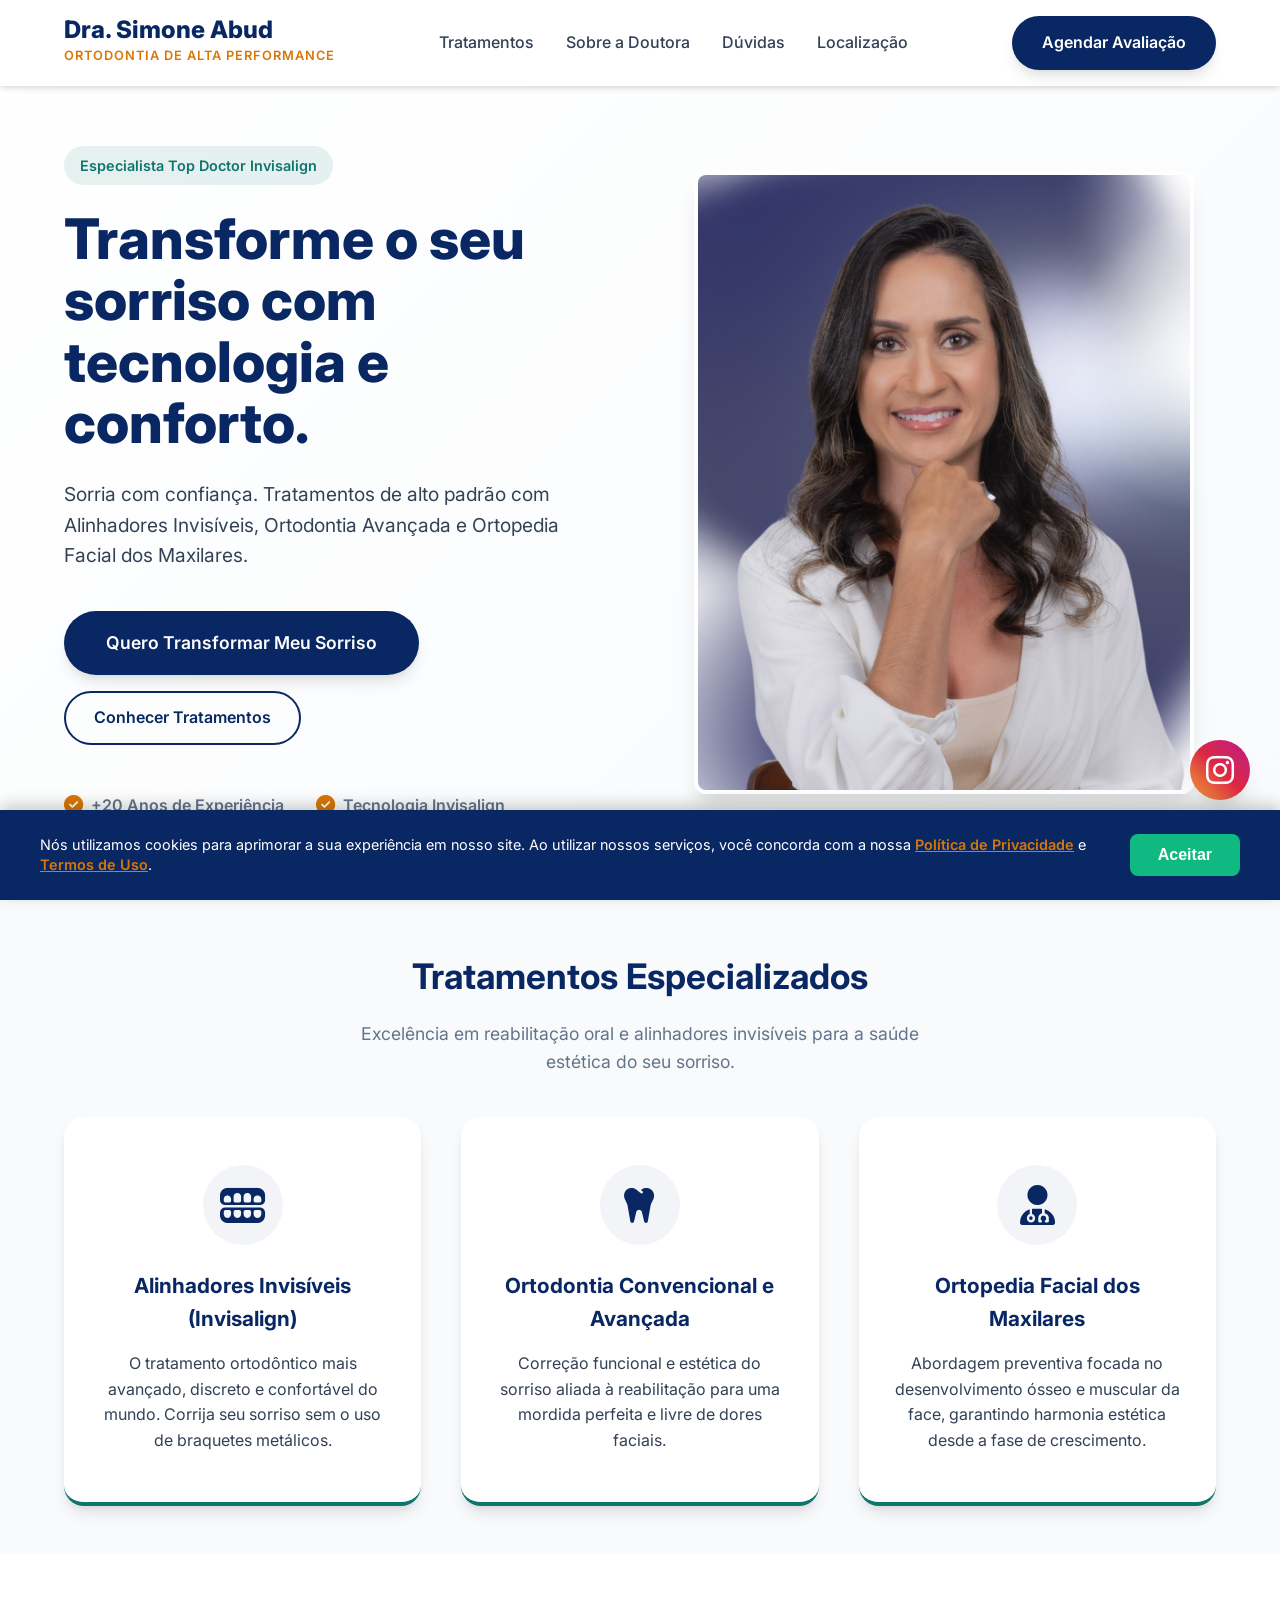
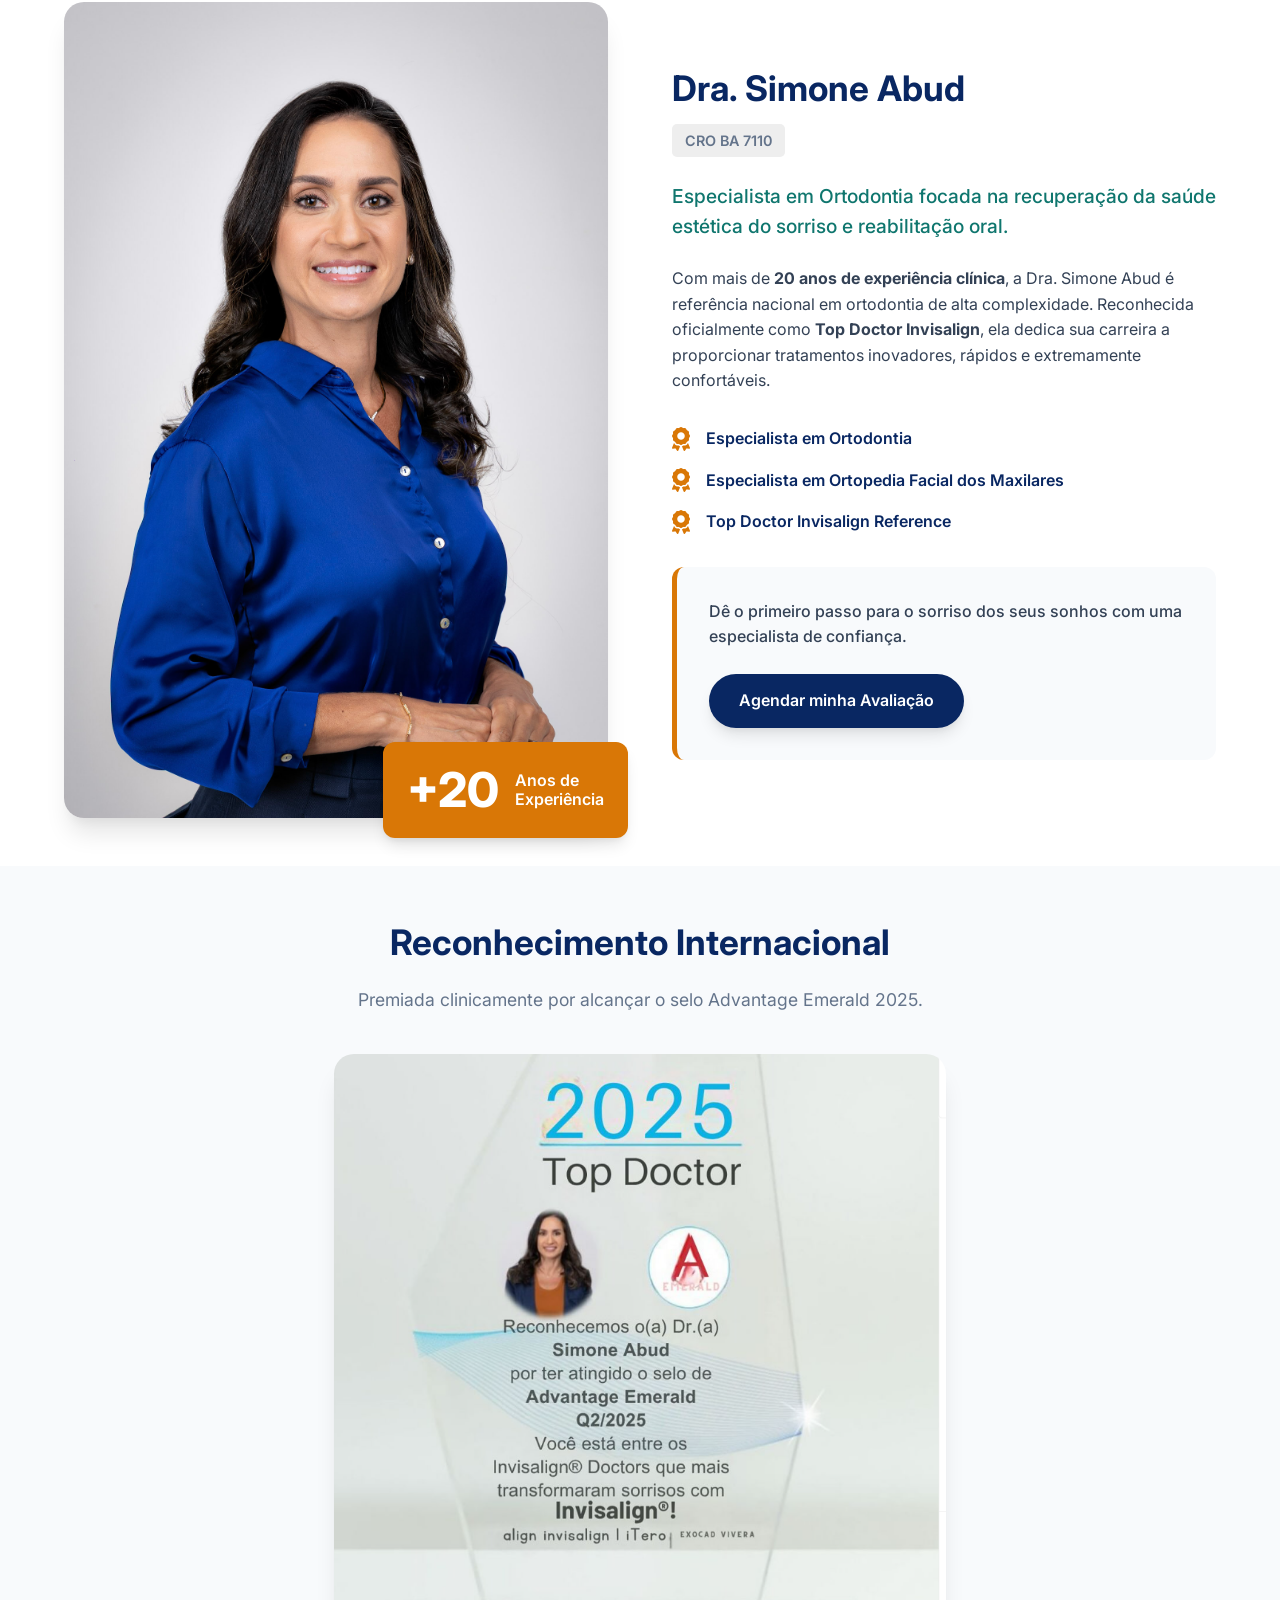
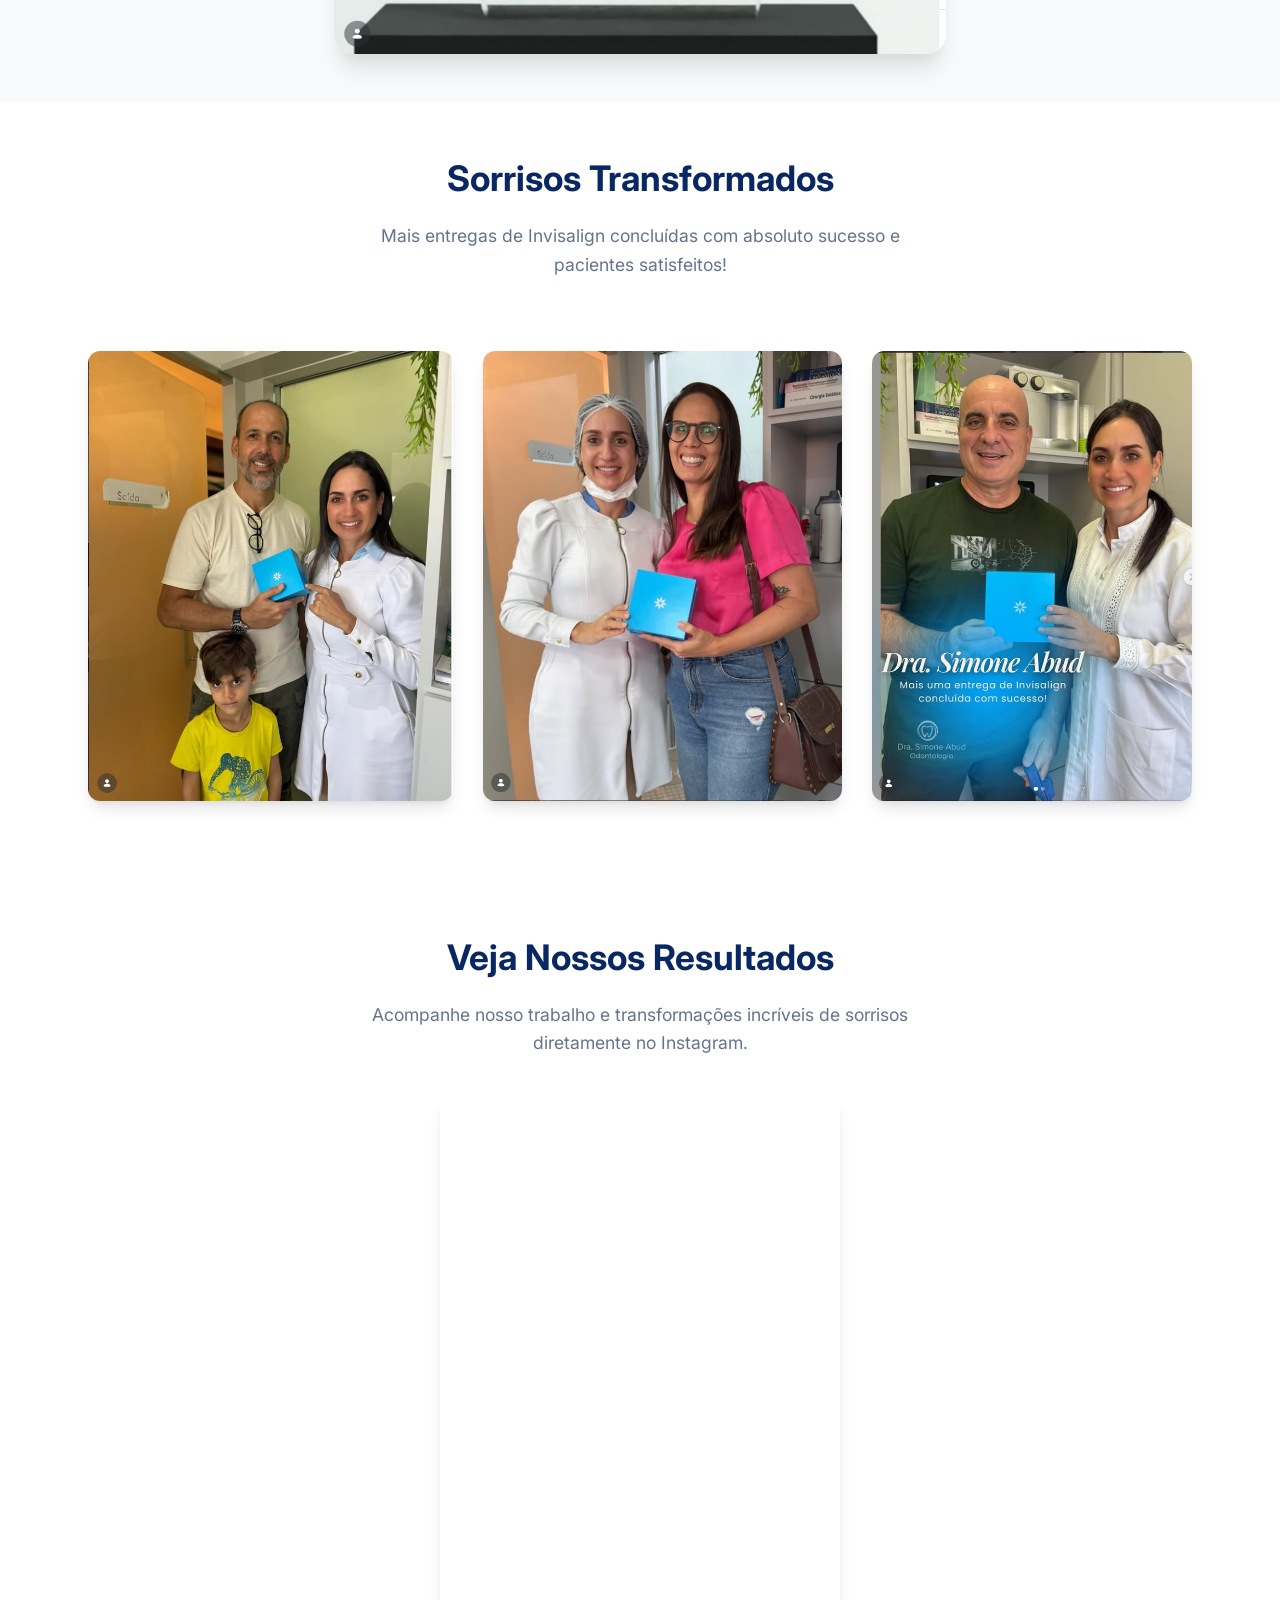
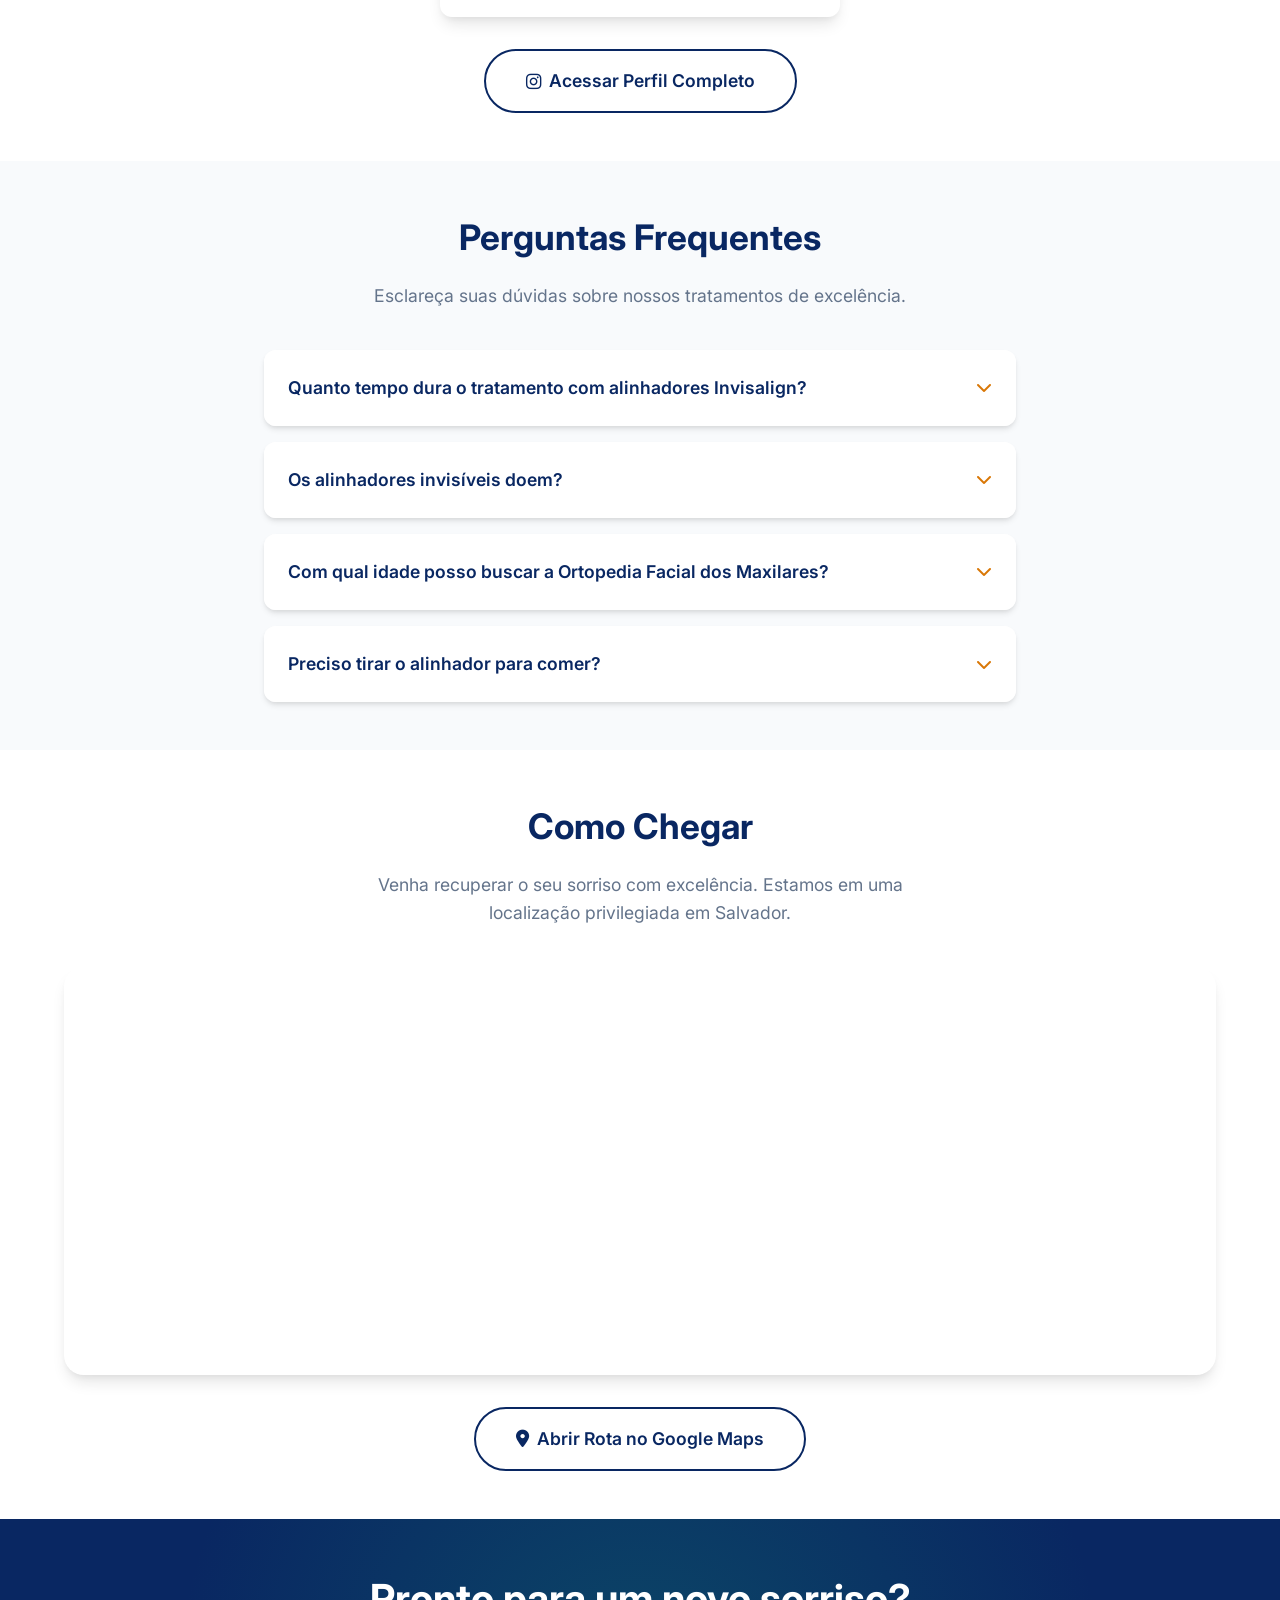
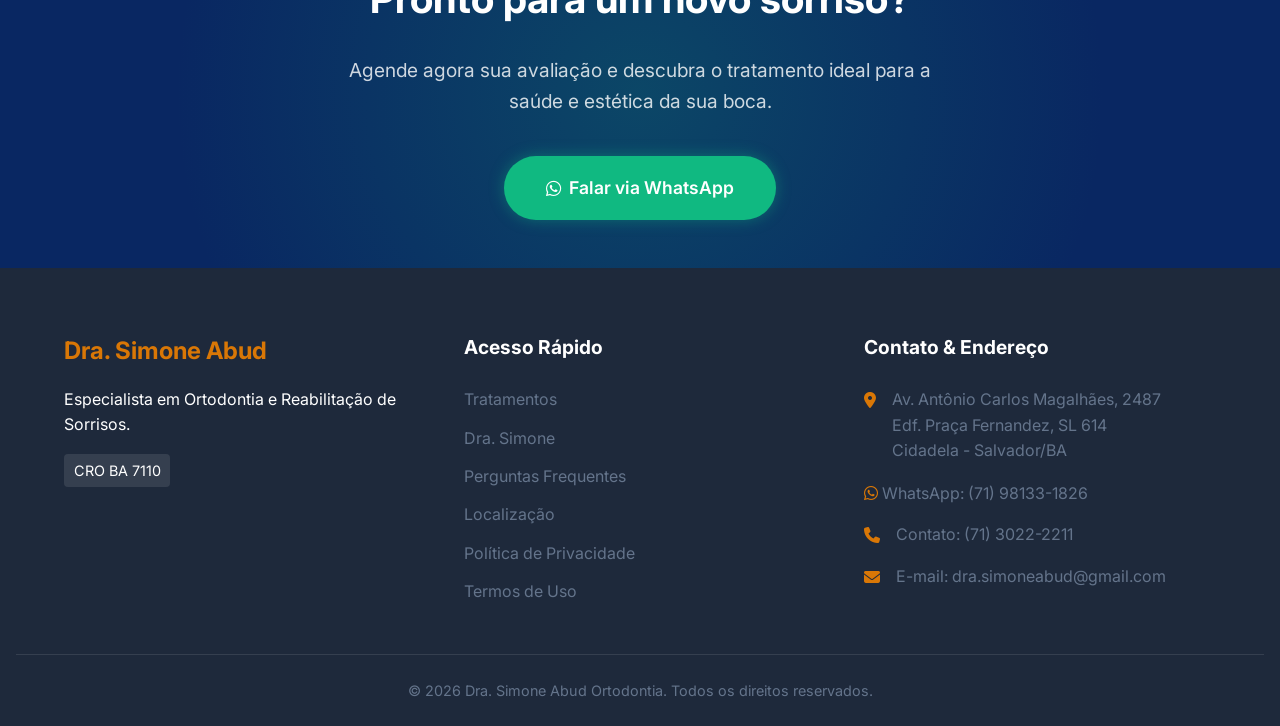
==== index.html @ d30fdecd "Initial commit" ====
<!DOCTYPE html>
<html lang="pt-BR">
<head>
    <meta charset="UTF-8">
    <meta name="viewport" content="width=device-width, initial-scale=1.0">
    
    <title>Dra. Simone Abud | Ortodontia e Alinhadores Invisíveis</title>
    <meta name="description" content="Especialista em Ortodontia há mais de 20 anos. Top Doctor Invisalign. Recupere a estética e saúde do seu sorriso com foco em reabilitação oral e ortopedia facial.">
    
    <!-- Favicon -->
    <link rel="icon" type="image/png" href="img/favicon.png">
    
    <!-- Google Fonts -->
    <link rel="preconnect" href="https://fonts.googleapis.com">
    <link rel="preconnect" href="https://fonts.gstatic.com" crossorigin>
    <link href="https://fonts.googleapis.com/css2?family=Inter:wght@300;400;500;600;700;800&display=swap" rel="stylesheet">
    
    <!-- Font Awesome Icons -->
    <link rel="stylesheet" href="https://cdnjs.cloudflare.com/ajax/libs/font-awesome/6.4.0/css/all.min.css">
    
    <!-- Custom CSS -->
    <link rel="stylesheet" href="css/style.css">
</head>
<body>

    <!-- Header -->
    <header class="header">
        <div class="container header-container">
            <div class="logo">
                <h1>Dra. Simone Abud</h1>
                <span>Ortodontia de Alta Performance</span>
            </div>
            <nav class="nav">
                <ul>
                    <li><a href="#tratamentos">Tratamentos</a></li>
                    <li><a href="#sobre">Sobre a Doutora</a></li>
                    <li><a href="#faq">Dúvidas</a></li>
                    <li><a href="#localizacao">Localização</a></li>
                    <li class="mobile-only"><a href="politica.html">Política de Privacidade</a></li>
                    <li class="mobile-only"><a href="termos.html">Termos de Uso</a></li>
                </ul>
            </nav>
            <a href="https://wa.me/5571981331826?text=Ol%C3%A1,%20gostaria%20de%20agendar%20uma%20consulta." target="_blank" class="btn btn-primary">Agendar Avaliação</a>
            <div class="mobile-menu-btn"><i class="fas fa-bars"></i></div>
        </div>
    </header>

    <!-- Hero Section -->
    <section class="hero">
        <div class="container hero-container">
            <div class="hero-content reveal fade-up">
                <span class="badge">Especialista Top Doctor Invisalign</span>
                <h2>Transforme o seu sorriso com tecnologia e conforto.</h2>
                <p>Sorria com confiança. Tratamentos de alto padrão com Alinhadores Invisíveis, Ortodontia Avançada e Ortopedia Facial dos Maxilares.</p>
                <div class="hero-buttons">
                    <a href="https://wa.me/5571981331826?text=Ol%C3%A1,%20gostaria%20de%20agendar%20uma%20consulta." target="_blank" class="btn btn-primary btn-large">Quero Transformar Meu Sorriso</a>
                    <a href="https://wa.me/5571981331826?text=Ol%C3%A1,%20gostaria%20de%20agendar%20uma%20consulta." target="_blank" class="btn btn-outline">Conhecer Tratamentos</a>
                </div>
                <div class="trust-indicators">
                    <div class="trust-item"><i class="fas fa-check-circle"></i> +20 Anos de Experiência</div>
                    <div class="trust-item"><i class="fas fa-check-circle"></i> Tecnologia Invisalign</div>
                </div>
            </div>
            <div class="hero-image reveal fade-left">
                <!-- User photo provided will go here -->
                <img src="img/hero-gradient.png" alt="Dra. Simone Abud - Especialista em Ortodontia" class="img-fluid hero-img-mask">
            </div>
        </div>
    </section>

    <!-- Serviços / Tratamentos -->
    <section id="tratamentos" class="services bg-light">
        <div class="container">
            <div class="section-title reveal fade-up">
                <h2>Tratamentos Especializados</h2>
                <p>Excelência em reabilitação oral e alinhadores invisíveis para a saúde estética do seu sorriso.</p>
            </div>
            
            <div class="services-grid">
                <div class="service-card reveal fade-up" style="transition-delay: 100ms;">
                    <div class="service-icon"><i class="fas fa-teeth-open"></i></div>
                    <h3>Alinhadores Invisíveis (Invisalign)</h3>
                    <p>O tratamento ortodôntico mais avançado, discreto e confortável do mundo. Corrija seu sorriso sem o uso de braquetes metálicos.</p>
                </div>
                
                <div class="service-card reveal fade-up" style="transition-delay: 200ms;">
                    <div class="service-icon"><i class="fas fa-tooth"></i></div>
                    <h3>Ortodontia Convencional e Avançada</h3>
                    <p>Correção funcional e estética do sorriso aliada à reabilitação para uma mordida perfeita e livre de dores faciais.</p>
                </div>

                <div class="service-card reveal fade-up" style="transition-delay: 300ms;">
                    <div class="service-icon"><i class="fas fa-user-md"></i></div>
                    <h3>Ortopedia Facial dos Maxilares</h3>
                    <p>Abordagem preventiva focada no desenvolvimento ósseo e muscular da face, garantindo harmonia estética desde a fase de crescimento.</p>
                </div>
            </div>
        </div>
    </section>

    <!-- Sobre a Dra. Simone Abud -->
    <section id="sobre" class="about">
        <div class="container about-container">
            <div class="about-image reveal fade-right">
                <div class="image-wrapper">
                    <img src="img/sobre.jpg" alt="Dra. Simone Abud" class="img-fluid">
                    <div class="experience-badge">
                        <span class="number">+20</span>
                        <span class="text">Anos de<br>Experiência</span>
                    </div>
                </div>
            </div>
            
            <div class="about-content reveal fade-left">
                <h2 class="section-title-left">Dra. Simone Abud</h2>
                <div class="cro-badge">CRO BA 7110</div>
                <p class="lead">Especialista em Ortodontia focada na recuperação da saúde estética do sorriso e reabilitação oral.</p>
                
                <p>Com mais de <strong>20 anos de experiência clínica</strong>, a Dra. Simone Abud é referência nacional em ortodontia de alta complexidade. Reconhecida oficialmente como <strong>Top Doctor Invisalign</strong>, ela dedica sua carreira a proporcionar tratamentos inovadores, rápidos e extremamente confortáveis.</p>
                
                <ul class="about-list">
                    <li><i class="fas fa-award"></i> Especialista em Ortodontia</li>
                    <li><i class="fas fa-award"></i> Especialista em Ortopedia Facial dos Maxilares</li>
                    <li><i class="fas fa-award"></i> Top Doctor Invisalign Reference</li>
                </ul>
                
                <div class="cta-box">
                    <p>Dê o primeiro passo para o sorriso dos seus sonhos com uma especialista de confiança.</p>
                    <a href="https://wa.me/5571981331826?text=Ol%C3%A1,%20gostaria%20de%20agendar%20uma%20consulta." target="_blank" class="btn btn-primary">Agendar minha Avaliação</a>
                </div>
            </div>
        </div>
    </section>

    <!-- Top Doctor Section -->
    <section id="reconhecimento" class="bg-light" style="padding: var(--section-padding); text-align: center;">
        <div class="container reveal fade-up">
            <div class="section-title">
                <h2>Reconhecimento Internacional</h2>
                <p>Premiada clinicamente por alcançar o selo Advantage Emerald 2025.</p>
            </div>
            <img src="img/top-doctor.png" alt="Top Doctor Emerald 2025 Dra Simone Abud" style="max-width: 100%; max-height: 600px; object-fit: contain; border-radius: var(--radius-lg); box-shadow: var(--shadow-lg); margin: 0 auto;">
        </div>
    </section>

    <!-- Pacientes Section -->
    <section id="pacientes" style="padding: var(--section-padding); background-color: var(--clr-bg-primary);">
        <div class="container reveal fade-up">
            <div class="section-title" style="text-align: center;">
                <h2>Sorrisos Transformados</h2>
                <p>Mais entregas de Invisalign concluídas com absoluto sucesso e pacientes satisfeitos!</p>
            </div>
            
            <div class="mobile-marquee-wrapper" style="overflow: hidden; width: 100%;">
                <div class="pacientes-grid">
                    <img src="img/paciente-1.png" alt="Paciente Dra. Simone Abud Satisfeito">
                    <img src="img/paciente-2.png" alt="Nova entrega Invisalign Dra Simone">
                    <img src="img/paciente-3.png" alt="Tratamento Invisalign Dra Simone">
                    <!-- Duplicatas para rolagem mobile -->
                    <img src="img/paciente-1.png" alt="Paciente Dra. Simone Abud Satisfeito" class="mobile-only">
                    <img src="img/paciente-2.png" alt="Nova entrega Invisalign Dra Simone" class="mobile-only">
                    <img src="img/paciente-3.png" alt="Tratamento Invisalign Dra Simone" class="mobile-only">
                </div>
            </div>
        </div>
    </section>


    <!-- Instagram Video Section -->
    <section id="instagram" class="instagram" style="padding: var(--section-padding); background-color: var(--clr-white);">
        <div class="container reveal fade-up">
            <div class="section-title">
                <h2>Veja Nossos Resultados</h2>
                <p>Acompanhe nosso trabalho e transformações incríveis de sorrisos diretamente no Instagram.</p>
            </div>
            <div style="display: flex; justify-content: center; margin-bottom: 2rem;">
                <iframe src="https://www.instagram.com/p/DQmee6bkagv/embed" width="400" height="520" frameborder="0" scrolling="no" allowtransparency="true" style="max-width: 100%; border-radius: var(--radius-md); box-shadow: var(--shadow-md);"></iframe>
            </div>
            <div style="text-align: center;">
                <a href="https://www.instagram.com/drasimoneabudbarretto/" target="_blank" class="btn btn-outline btn-large">
                    <i class="fab fa-instagram"></i> Acessar Perfil Completo
                </a>
            </div>
        </div>
    </section>

    <!-- FAQ Accordion -->
    <section id="faq" class="faq bg-light">
        <div class="container faq-container">
            <div class="section-title reveal fade-up">
                <h2>Perguntas Frequentes</h2>
                <p>Esclareça suas dúvidas sobre nossos tratamentos de excelência.</p>
            </div>
            
            <div class="accordion reveal fade-up">
                <div class="accordion-item">
                    <div class="accordion-header">
                        <h3>Quanto tempo dura o tratamento com alinhadores Invisalign?</h3>
                        <div class="icon-toggle"><i class="fas fa-chevron-down"></i></div>
                    </div>
                    <div class="accordion-body">
                        <p>A duração varia conforme a complexidade do caso, mas tratamentos com Invisalign tendem a ser mais rápidos que a ortodontia tradicional. Muitos casos são resolvidos entre 6 a 18 meses.</p>
                    </div>
                </div>

                <div class="accordion-item">
                    <div class="accordion-header">
                        <h3>Os alinhadores invisíveis doem?</h3>
                        <div class="icon-toggle"><i class="fas fa-chevron-down"></i></div>
                    </div>
                    <div class="accordion-body">
                        <p>O Invisalign aplica uma força suave e controlada. É comum sentir uma leve pressão nos primeiros dias ao trocar a placa, sinal de que os dentes estão se movendo, mas é extremamente mais confortável que aparelhos fixos.</p>
                    </div>
                </div>

                <div class="accordion-item">
                    <div class="accordion-header">
                        <h3>Com qual idade posso buscar a Ortopedia Facial dos Maxilares?</h3>
                        <div class="icon-toggle"><i class="fas fa-chevron-down"></i></div>
                    </div>
                    <div class="accordion-body">
                        <p>A avaliação pode ser feita a partir dos 5 ou 6 anos de idade. Quanto mais cedo detectarmos desequilíbrios ósseos ou musculares no desenvolvimento, mais eficaz e preventivo será o tratamento.</p>
                    </div>
                </div>

                <div class="accordion-item">
                    <div class="accordion-header">
                        <h3>Preciso tirar o alinhador para comer?</h3>
                        <div class="icon-toggle"><i class="fas fa-chevron-down"></i></div>
                    </div>
                    <div class="accordion-body">
                        <p>Sim! Uma das grandes vantagens dos alinhadores Invisalign é que eles são removíveis. Isso permite que você coma sem restrições e facilita a higienização completa dos dentes (escovação e fio dental) sem barreiras.</p>
                    </div>
                </div>
            </div>
        </div>
    </section>

    <!-- Localização e Mapa -->
    <section id="localizacao" class="localizacao" style="padding: var(--section-padding); background-color: var(--clr-white);">
        <div class="container reveal fade-up">
            <div class="section-title">
                <h2>Como Chegar</h2>
                <p>Venha recuperar o seu sorriso com excelência. Estamos em uma localização privilegiada em Salvador.</p>
            </div>
            <div style="border-radius: var(--radius-lg); overflow: hidden; box-shadow: var(--shadow-md); margin-bottom: 2rem;">
                <iframe src="https://maps.google.com/maps?q=Av.%20Ant%C3%B4nio%20Carlos%20Magalh%C3%A3es,%202487%20Edf.%20Pra%C3%A7a%20Fernandez&t=&z=15&ie=UTF8&iwloc=&output=embed" width="100%" height="400" style="border:0;" allowfullscreen="" loading="lazy" referrerpolicy="no-referrer-when-downgrade"></iframe>
            </div>
            <div style="text-align: center;">
                <a href="http://google.com/maps/place//data=!4m3!3m2!1s0x7161bbd4b007239:0xc2dbbf8063171d82!12e1?source=g.page.m.ia._&laa=nmx-review-solicitation-ia2" target="_blank" class="btn btn-outline btn-large">
                    <i class="fas fa-map-marker-alt"></i> Abrir Rota no Google Maps
                </a>
            </div>
        </div>
    </section>

    <!-- Agendamento Final CTA -->
    <section id="agendar" class="cta-final">
        <div class="container reveal fade-up">
            <h2>Pronto para um novo sorriso?</h2>
            <p>Agende agora sua avaliação e descubra o tratamento ideal para a saúde e estética da sua boca.</p>
            <a href="https://wa.me/5571981331826?text=Ol%C3%A1,%20gostaria%20de%20agendar%20uma%20consulta." target="_blank" class="btn btn-accent btn-large"><i class="fab fa-whatsapp"></i> Falar via WhatsApp</a>
        </div>
    </section>

    <!-- Footer -->
    <footer class="footer">
        <div class="container footer-grid">
            <div class="footer-info">
                <h3>Dra. Simone Abud</h3>
                <p>Especialista em Ortodontia e Reabilitação de Sorrisos.</p>
                <div class="footer-registro">CRO BA 7110</div>
            </div>
            
            <div class="footer-links">
                <h4>Acesso Rápido</h4>
                <ul>
                    <li><a href="#tratamentos">Tratamentos</a></li>
                    <li><a href="#sobre">Dra. Simone</a></li>
                    <li><a href="#faq">Perguntas Frequentes</a></li>
                    <li><a href="#localizacao">Localização</a></li>
                    <li><a href="politica.html">Política de Privacidade</a></li>
                    <li><a href="termos.html">Termos de Uso</a></li>
                </ul>
            </div>
            
            <div class="footer-contact">
                <h4>Contato & Endereço</h4>
                <ul class="contact-list">
                    <li><i class="fas fa-map-marker-alt"></i> Av. Antônio Carlos Magalhães, 2487<br>Edf. Praça Fernandez, SL 614<br>Cidadela - Salvador/BA</li>
                    <li><a href="https://wa.me/5571981331826" target="_blank" style="color:var(--clr-text-light)"><i class="fab fa-whatsapp"></i> WhatsApp: (71) 98133-1826</a></li>
                    <li><i class="fas fa-phone"></i> Contato: (71) 3022-2211</li>
                    <li><i class="fas fa-envelope"></i> E-mail: dra.simoneabud@gmail.com</li>
                </ul>
            </div>
        </div>
        <div class="footer-bottom">
            <div class="container">
                <p>&copy; 2026 Dra. Simone Abud Ortodontia. Todos os direitos reservados.</p>
            </div>
        </div>
    </footer>

    <!-- Floating Action Button (Instagram) -->
    <a href="https://www.instagram.com/drasimoneabudbarretto/" class="fab-instagram" target="_blank" aria-label="Siga-nos no Instagram">
        <i class="fab fa-instagram"></i>
    </a>

    <!-- Floating Action Button (WhatsApp) -->
    <a href="https://wa.me/5571981331826?text=Ol%C3%A1,%20gostaria%20de%20agendar%20uma%20consulta." class="fab-whatsapp" target="_blank" aria-label="Fale conosco no WhatsApp">
        <i class="fab fa-whatsapp"></i>
    </a>

    <!-- LGPD Consent Banner -->
    <div id="lgpd-banner" class="lgpd-banner">
        <div class="lgpd-content">
            <p>Nós utilizamos cookies para aprimorar a sua experiência em nosso site. Ao utilizar nossos serviços, você concorda com a nossa <a href="politica.html" style="text-decoration: underline; font-weight: 600;">Política de Privacidade</a> e <a href="termos.html" style="text-decoration: underline; font-weight: 600;">Termos de Uso</a>.</p>
            <div class="lgpd-buttons">
                <button id="lgpd-accept" class="btn" style="background-color: var(--clr-whatsapp); color: white; border: none; cursor: pointer; border-radius: var(--radius-sm); font-weight: 600;">Aceitar</button>
            </div>
        </div>
    </div>

    <!-- Custom JS -->
    <script src="js/script.js"></script>
</body>
</html>
---- css/style.css ----
/* css/style.css */

:root {
    /* Colors */
    --clr-bg-primary: #FFFFFF;
    --clr-bg-secondary: #F8FAFC;
    
    --clr-brand-primary: #092762; /* Navy Elegante */
    --clr-brand-secondary: #0F766E; /* Teal Escuro */
    
    --clr-accent: #D97706; /* Dourado Suave */
    --clr-whatsapp: #10B981; /* Verde Esmeralda */
    
    --clr-text-main: #334155; /* Cinza Escuro */
    --clr-text-light: #64748b;
    --clr-white: #FFFFFF;
    
    /* Typography */
    --font-main: 'Inter', sans-serif;
    
    /* Spacing & Layout */
    --container-max-width: 1200px;
    --section-padding: 3rem 1rem;
    
    /* Styles */
    --radius-sm: 8px;
    --radius-md: 12px;
    --radius-lg: 20px;
    --radius-pill: 50px;
    --shadow-sm: 0 4px 6px -1px rgba(0, 0, 0, 0.1), 0 2px 4px -1px rgba(0, 0, 0, 0.06);
    --shadow-md: 0 10px 15px -3px rgba(0, 0, 0, 0.1), 0 4px 6px -2px rgba(0, 0, 0, 0.05);
    --shadow-lg: 0 20px 25px -5px rgba(0, 0, 0, 0.1), 0 10px 10px -5px rgba(0, 0, 0, 0.04);
}

/* Global Reset */
* {
    margin: 0;
    padding: 0;
    box-sizing: border-box;
}

html {
    scroll-behavior: smooth;
    font-size: 16px;
}

body {
    font-family: var(--font-main);
    color: var(--clr-text-main);
    background-color: var(--clr-bg-primary);
    line-height: 1.6;
    overflow-x: hidden;
}

a {
    text-decoration: none;
    color: inherit;
    transition: all 0.3s ease;
}

ul {
    list-style: none;
}

img {
    max-width: 100%;
    height: auto;
    display: block;
}

.container {
    width: 100%;
    max-width: var(--container-max-width);
    margin: 0 auto;
    padding: 0 1.5rem;
}

.bg-light {
    background-color: var(--clr-bg-secondary);
}

.section-title {
    text-align: center;
    margin-bottom: 2.5rem;
}

.section-title h2 {
    font-size: 2.2rem;
    color: var(--clr-brand-primary);
    margin-bottom: 1rem;
    font-weight: 700;
}

.section-title p {
    color: var(--clr-text-light);
    font-size: 1.1rem;
    max-width: 600px;
    margin: 0 auto;
}

.section-title-left {
    font-size: 2.2rem;
    color: var(--clr-brand-primary);
    margin-bottom: 0.5rem;
    font-weight: 700;
}

/* Buttons */
.btn {
    display: inline-flex;
    align-items: center;
    justify-content: center;
    gap: 0.5rem;
    padding: 0.75rem 1.75rem;
    border-radius: var(--radius-pill);
    font-weight: 600;
    font-size: 1rem;
    cursor: pointer;
    border: 2px solid transparent;
}

.btn-primary {
    background-color: var(--clr-brand-primary);
    color: var(--clr-white);
    box-shadow: var(--shadow-md);
}

.btn-primary:hover {
    background-color: var(--clr-brand-secondary);
    transform: translateY(-3px);
    box-shadow: var(--shadow-lg);
}

.btn-outline {
    background-color: transparent;
    color: var(--clr-brand-primary);
    border-color: var(--clr-brand-primary);
}

.btn-outline:hover {
    background-color: var(--clr-brand-primary);
    color: var(--clr-white);
}

.btn-accent {
    background-color: var(--clr-whatsapp);
    color: var(--clr-white);
    box-shadow: 0 0 15px rgba(16, 185, 129, 0.4);
}

.btn-accent:hover {
    filter: brightness(1.1);
    transform: translateY(-3px);
}

.btn-large {
    padding: 1rem 2.5rem;
    font-size: 1.1rem;
}

/* Header */
.header {
    position: fixed;
    top: 0;
    left: 0;
    width: 100%;
    background-color: rgba(255, 255, 255, 0.95);
    backdrop-filter: blur(10px);
    z-index: 1000;
    box-shadow: var(--shadow-sm);
    padding: 1rem 0;
    transition: all 0.3s ease;
}

.header-container {
    display: flex;
    justify-content: space-between;
    align-items: center;
}

.logo h1 {
    font-size: 1.5rem;
    color: var(--clr-brand-primary);
    font-weight: 800;
    line-height: 1;
}

.logo span {
    font-size: 0.8rem;
    color: var(--clr-accent);
    font-weight: 600;
    text-transform: uppercase;
    letter-spacing: 1px;
}

.nav ul {
    display: flex;
    gap: 2rem;
}

.nav a {
    color: var(--clr-text-main);
    font-weight: 500;
    position: relative;
}

.nav a::after {
    content: '';
    position: absolute;
    width: 0;
    height: 2px;
    bottom: -5px;
    left: 0;
    background-color: var(--clr-accent);
    transition: width 0.3s ease;
}

.nav a:hover::after {
    width: 100%;
}

.nav a:hover {
    color: var(--clr-brand-primary);
}

.mobile-menu-btn {
    display: none;
    font-size: 1.5rem;
    color: var(--clr-brand-primary);
    cursor: pointer;
}

/* Hero Section */
.hero {
    padding: 9rem 0 5rem;
    background: linear-gradient(135deg, var(--clr-bg-primary) 0%, var(--clr-bg-secondary) 100%);
    min-height: 100vh;
    display: flex;
    align-items: center;
}

.hero-container {
    display: flex;
    align-items: center;
    justify-content: space-between;
    gap: 4rem;
}

.hero-content {
    flex: 1;
    max-width: 600px;
}

.hero .badge {
    display: inline-block;
    background-color: rgba(15, 118, 110, 0.1);
    color: var(--clr-brand-secondary);
    padding: 0.5rem 1rem;
    border-radius: var(--radius-pill);
    font-weight: 600;
    font-size: 0.9rem;
    margin-bottom: 1.5rem;
}

.hero h2 {
    font-size: 3.5rem;
    font-weight: 800;
    color: var(--clr-brand-primary);
    line-height: 1.1;
    margin-bottom: 1.5rem;
}

.hero p {
    font-size: 1.2rem;
    color: var(--clr-text-main);
    margin-bottom: 2.5rem;
}

.hero-buttons {
    display: flex;
    gap: 1rem;
    flex-wrap: wrap;
    margin-bottom: 3rem;
}

.trust-indicators {
    display: flex;
    gap: 2rem;
    flex-wrap: wrap;
}

.trust-item {
    display: flex;
    align-items: center;
    gap: 0.5rem;
    font-weight: 600;
    color: var(--clr-text-light);
}

.trust-item i {
    color: var(--clr-accent);
    font-size: 1.2rem;
}

.hero-image {
    flex: 1;
    display: flex;
    justify-content: center;
    position: relative;
}

.hero-img-mask {
    width: 100%;
    max-width: 500px;
    border-radius: 12px;
    box-shadow: var(--shadow-lg);
    border: 4px solid var(--clr-white);
}

/* Services */
.services {
    padding: var(--section-padding);
}

.services-grid {
    display: grid;
    grid-template-columns: repeat(auto-fit, minmax(300px, 1fr));
    gap: 2.5rem;
}

.service-card {
    background-color: var(--clr-white);
    padding: 3rem 2rem;
    border-radius: var(--radius-lg);
    box-shadow: var(--shadow-md);
    text-align: center;
    transition: transform 0.3s ease, box-shadow 0.3s ease;
    border-bottom: 4px solid var(--clr-brand-secondary);
}

.service-card:hover {
    transform: translateY(-10px);
    box-shadow: var(--shadow-lg);
    border-color: var(--clr-accent);
}

.service-icon {
    width: 80px;
    height: 80px;
    background-color: rgba(9, 39, 98, 0.05);
    color: var(--clr-brand-primary);
    border-radius: 50%;
    display: flex;
    align-items: center;
    justify-content: center;
    font-size: 2.5rem;
    margin: 0 auto 1.5rem;
    transition: all 0.3s ease;
}

.service-card:hover .service-icon {
    background-color: var(--clr-brand-primary);
    color: var(--clr-white);
}

.service-card h3 {
    font-size: 1.3rem;
    color: var(--clr-brand-primary);
    margin-bottom: 1rem;
    font-weight: 700;
}

/* About */
.about {
    padding: var(--section-padding);
    background-color: var(--clr-white);
}

.about-container {
    display: flex;
    align-items: center;
    gap: 4rem;
}

.about-image {
    flex: 1;
}

.image-wrapper {
    position: relative;
}

.image-wrapper img {
    border-radius: var(--radius-lg);
    box-shadow: var(--shadow-lg);
}

.experience-badge {
    position: absolute;
    bottom: -20px;
    right: -20px;
    background-color: var(--clr-accent);
    color: var(--clr-white);
    padding: 1.5rem;
    border-radius: var(--radius-md);
    box-shadow: var(--shadow-md);
    display: flex;
    align-items: center;
    gap: 1rem;
}

.experience-badge .number {
    font-size: 3rem;
    font-weight: 800;
    line-height: 1;
}

.experience-badge .text {
    font-weight: 600;
    line-height: 1.2;
}

.about-content {
    flex: 1;
}

.cro-badge {
    display: inline-block;
    font-size: 0.9rem;
    font-weight: 600;
    color: var(--clr-text-light);
    margin-bottom: 1.5rem;
    background-color: #eee;
    padding: 0.3rem 0.8rem;
    border-radius: 5px;
}

.lead {
    font-size: 1.2rem;
    font-weight: 500;
    color: var(--clr-brand-secondary);
    margin-bottom: 1.5rem;
}

.about-list {
    margin: 2rem 0;
}

.about-list li {
    display: flex;
    align-items: center;
    gap: 1rem;
    margin-bottom: 1rem;
    font-weight: 600;
    color: var(--clr-brand-primary);
}

.about-list li i {
    color: var(--clr-accent);
    font-size: 1.5rem;
}

.cta-box {
    background-color: var(--clr-bg-secondary);
    padding: 2rem;
    border-radius: var(--radius-md);
    border-left: 5px solid var(--clr-accent);
}

.cta-box p {
    margin-bottom: 1.5rem;
    font-weight: 500;
}

/* FAQ Accordion */
.faq {
    padding: var(--section-padding);
}

.faq-container {
    max-width: 800px;
}

.accordion {
    display: flex;
    flex-direction: column;
    gap: 1rem;
}

.accordion-item {
    background-color: var(--clr-white);
    border-radius: var(--radius-md);
    box-shadow: var(--shadow-sm);
    overflow: hidden;
    transition: all 0.3s ease;
}

.accordion-header {
    padding: 1.5rem;
    display: flex;
    justify-content: space-between;
    align-items: center;
    cursor: pointer;
    background-color: var(--clr-white);
}

.accordion-header h3 {
    font-size: 1.1rem;
    font-weight: 600;
    color: var(--clr-brand-primary);
    margin: 0;
    padding-right: 1rem;
}

.icon-toggle {
    color: var(--clr-accent);
    transition: transform 0.3s ease;
}

.accordion-item.active .icon-toggle {
    transform: rotate(180deg);
}

.accordion-body {
    max-height: 0;
    overflow: hidden;
    transition: max-height 0.3s ease;
    padding: 0 1.5rem;
}

.accordion-item.active .accordion-body {
    padding-bottom: 1.5rem;
}

/* Final CTA */
.cta-final {
    padding: var(--section-padding);
    background-color: var(--clr-brand-primary);
    color: var(--clr-white);
    text-align: center;
    position: relative;
    overflow: hidden;
}

.cta-final::before {
    content: '';
    position: absolute;
    top: 0;
    left: 0;
    width: 100%;
    height: 100%;
    background: radial-gradient(circle at center, rgba(15, 118, 110, 0.4) 0%, transparent 70%);
}

.cta-final .container {
    position: relative;
    z-index: 1;
}

.cta-final h2 {
    font-size: 2.5rem;
    margin-top: 0;
    margin-bottom: 1.5rem;
}

.cta-final p {
    font-size: 1.2rem;
    max-width: 600px;
    margin: 0 auto 2.5rem;
    color: rgba(255, 255, 255, 0.8);
}

/* Footer */
.footer {
    background-color: #1e293b;
    color: var(--clr-white);
    padding: 4rem 1rem 0;
}

.footer-grid {
    display: grid;
    grid-template-columns: repeat(auto-fit, minmax(250px, 1fr));
    gap: 3rem;
    margin-bottom: 3rem;
}

.footer-info h3 {
    font-size: 1.5rem;
    color: var(--clr-accent);
    margin-bottom: 1rem;
}

.footer-registro {
    display: inline-block;
    margin-top: 1rem;
    padding: 0.3rem 0.6rem;
    background-color: rgba(255, 255, 255, 0.1);
    border-radius: 4px;
    font-size: 0.9rem;
}

.footer-links h4, .footer-contact h4 {
    font-size: 1.2rem;
    margin-bottom: 1.5rem;
    color: var(--clr-white);
}

.footer-links ul {
    display: flex;
    flex-direction: column;
    gap: 0.8rem;
}

.footer-links a {
    color: var(--clr-text-light);
}

.footer-links a:hover {
    color: var(--clr-accent);
    padding-left: 5px;
}

.contact-list li {
    display: flex;
    align-items: flex-start;
    gap: 1rem;
    margin-bottom: 1rem;
    color: var(--clr-text-light);
}

.contact-list i {
    color: var(--clr-accent);
    margin-top: 5px;
}

.footer-bottom {
    border-top: 1px solid rgba(255, 255, 255, 0.1);
    padding: 1.5rem 0;
    text-align: center;
    color: var(--clr-text-light);
    font-size: 0.9rem;
}

/* Pacientes Grid (Lado a Lado Estático) */
.mobile-only {
    display: none;
}
.pacientes-grid {
    display: flex;
    justify-content: center;
    flex-wrap: wrap;
    gap: 30px;
    padding: 2rem 0;
    width: 100%;
}

.pacientes-grid img {
    height: 450px;
    width: auto;
    object-fit: cover;
    border-radius: var(--radius-md);
    box-shadow: var(--shadow-md);
    flex-shrink: 0;
}

@media (max-width: 900px) {
    .pacientes-grid img {
        height: 350px;
    }
}
@media (max-width: 768px) {
    .pacientes-grid {
        gap: 15px;
    }
    .pacientes-grid img {
        height: auto;
        width: 100%;
        max-width: 400px;
    }
}

/* FAB Instagram */
.fab-instagram {
    position: fixed;
    bottom: 100px;
    right: 30px;
    width: 60px;
    height: 60px;
    background: linear-gradient(45deg, #f09433 0%, #e6683c 25%, #dc2743 50%, #cc2366 75%, #bc1888 100%);
    color: white;
    border-radius: 50%;
    display: flex;
    align-items: center;
    justify-content: center;
    font-size: 2rem;
    box-shadow: var(--shadow-lg);
    z-index: 1000;
    text-decoration: none;
    transition: transform 0.3s ease, filter 0.3s ease;
}

.fab-instagram:hover {
    transform: scale(1.1);
    color: white;
    filter: brightness(1.1);
}

/* FAB WhatsApp */
.fab-whatsapp {
    position: fixed;
    bottom: 30px;
    right: 30px;
    width: 60px;
    height: 60px;
    background-color: var(--clr-whatsapp);
    color: white;
    border-radius: 50%;
    display: flex;
    align-items: center;
    justify-content: center;
    font-size: 2rem;
    box-shadow: var(--shadow-lg);
    z-index: 1000;
    text-decoration: none;
    animation: pulse-fab 2s infinite;
}

.fab-whatsapp:hover {
    transform: scale(1.1);
    color: white;
    animation: none;
}

@keyframes pulse-fab {
    0% { box-shadow: 0 0 0 0 rgba(16, 185, 129, 0.7); }
    70% { box-shadow: 0 0 0 15px rgba(16, 185, 129, 0); }
    100% { box-shadow: 0 0 0 0 rgba(16, 185, 129, 0); }
}

/* Animations Reveal */
.reveal {
    opacity: 0;
    transition: all 0.8s ease;
}

.reveal.active {
    opacity: 1;
    transform: translate(0, 0);
}

.fade-up { transform: translateY(40px); }
.fade-left { transform: translateX(40px); }
.fade-right { transform: translateX(-40px); }

/* LGPD Banner */
.lgpd-banner {
    position: fixed;
    bottom: 0;
    left: 0;
    width: 100%;
    background-color: var(--clr-brand-primary);
    color: var(--clr-white);
    padding: 1.5rem;
    z-index: 9999;
    box-shadow: 0 -5px 15px rgba(0, 0, 0, 0.2);
    display: none;
    opacity: 0;
    transform: translateY(100%);
    transition: opacity 0.5s ease, transform 0.5s ease;
}

.lgpd-banner.show {
    display: flex;
    opacity: 1;
    transform: translateY(0);
}

.lgpd-content {
    width: 100%;
    max-width: var(--container-max-width);
    margin: 0 auto;
    display: flex;
    align-items: center;
    justify-content: space-between;
    gap: 2rem;
}

.lgpd-content p {
    font-size: 0.9rem;
    line-height: 1.4;
    margin: 0;
}

.lgpd-content a {
    color: var(--clr-accent);
}

.lgpd-buttons {
    flex-shrink: 0;
}

@media (max-width: 768px) {
    .lgpd-content {
        flex-direction: column;
        text-align: center;
        gap: 1rem;
    }
}

/* Responsive */
@media (max-width: 900px) {
    .hero-container, .about-container {
        flex-direction: column;
        text-align: center;
        gap: 3rem;
    }
    
    .hero h2 {
        font-size: 2.5rem;
    }
    
    .hero-buttons {
        justify-content: center;
    }
    
    .trust-indicators {
        justify-content: center;
    }
    
    .experience-badge {
        bottom: 10px;
        right: 10px;
        padding: 1rem;
    }
    
    .experience-badge .number {
        font-size: 2rem;
    }
    
    .about-list {
        text-align: left;
        display: inline-block;
    }
    
    .about-list li {
        justify-content: flex-start;
    }
    
    .cta-box {
        text-align: left;
    }
}

@media (max-width: 768px) {
    :root {
        --section-padding: 1.5rem 1rem;
    }
    
    .cta-final {
        padding: 2.5rem 1rem 3rem 1rem !important;
    }
    
    .section-title {
        margin-bottom: 2rem;
    }
    
    .section-title h2 {
        font-size: 1.8rem;
    }
    
    .hero h2 {
        font-size: 2rem;
    }
    
    .nav {
        display: none;
        position: absolute;
        top: 100%;
        left: 0;
        width: 100%;
        background-color: var(--clr-white);
        padding: 1.5rem;
        box-shadow: var(--shadow-md);
        text-align: center;
    }
    
    .nav.active {
        display: block;
    }
    
    .nav ul {
        flex-direction: column;
        gap: 1.5rem;
    }
    
    .mobile-menu-btn {
        display: block;
    }
    
    .header .btn {
        display: none;
    }

    .mobile-only {
        display: block;
    }

    .pacientes-grid {
        flex-wrap: nowrap;
        justify-content: flex-start;
        gap: 15px;
        width: max-content;
        animation: scroll-mobile 15s linear infinite;
    }

    @keyframes scroll-mobile {
        from { transform: translateX(0); }
        to { transform: translateX(-50%); }
    }
}
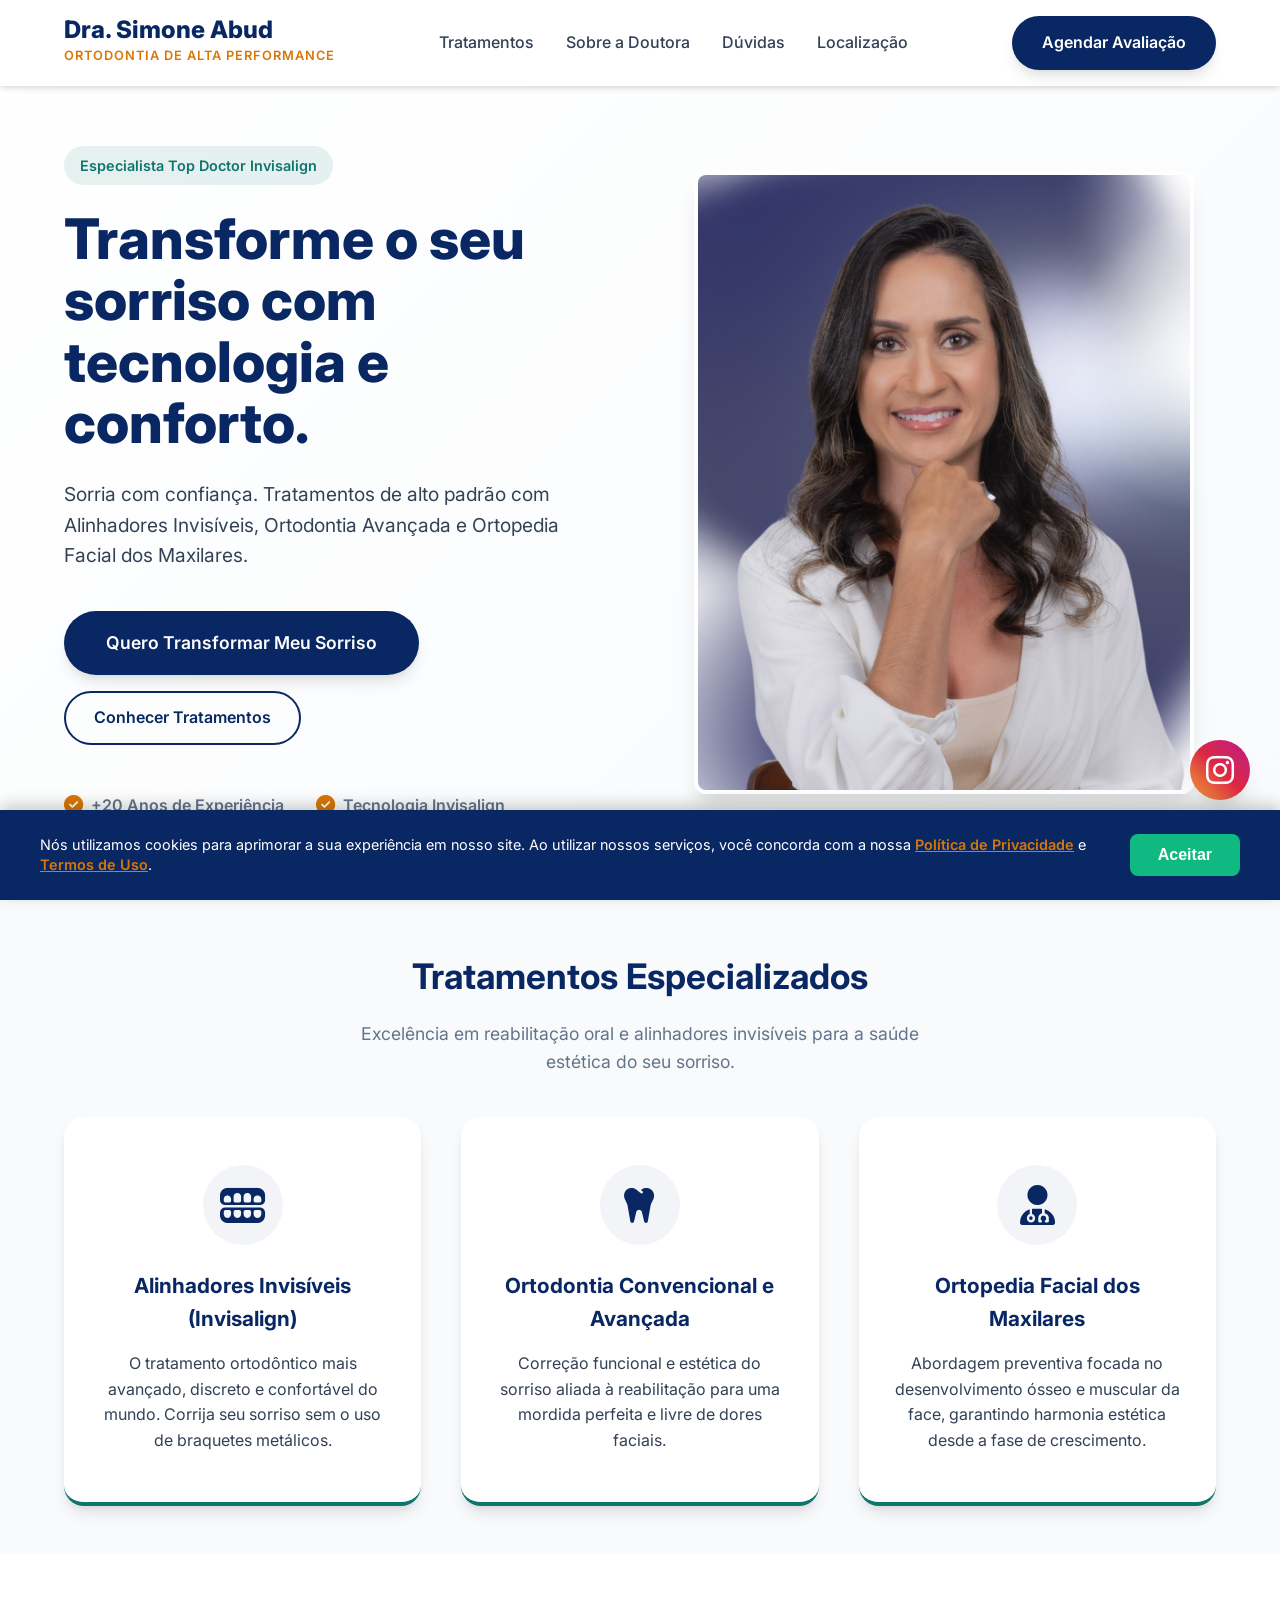
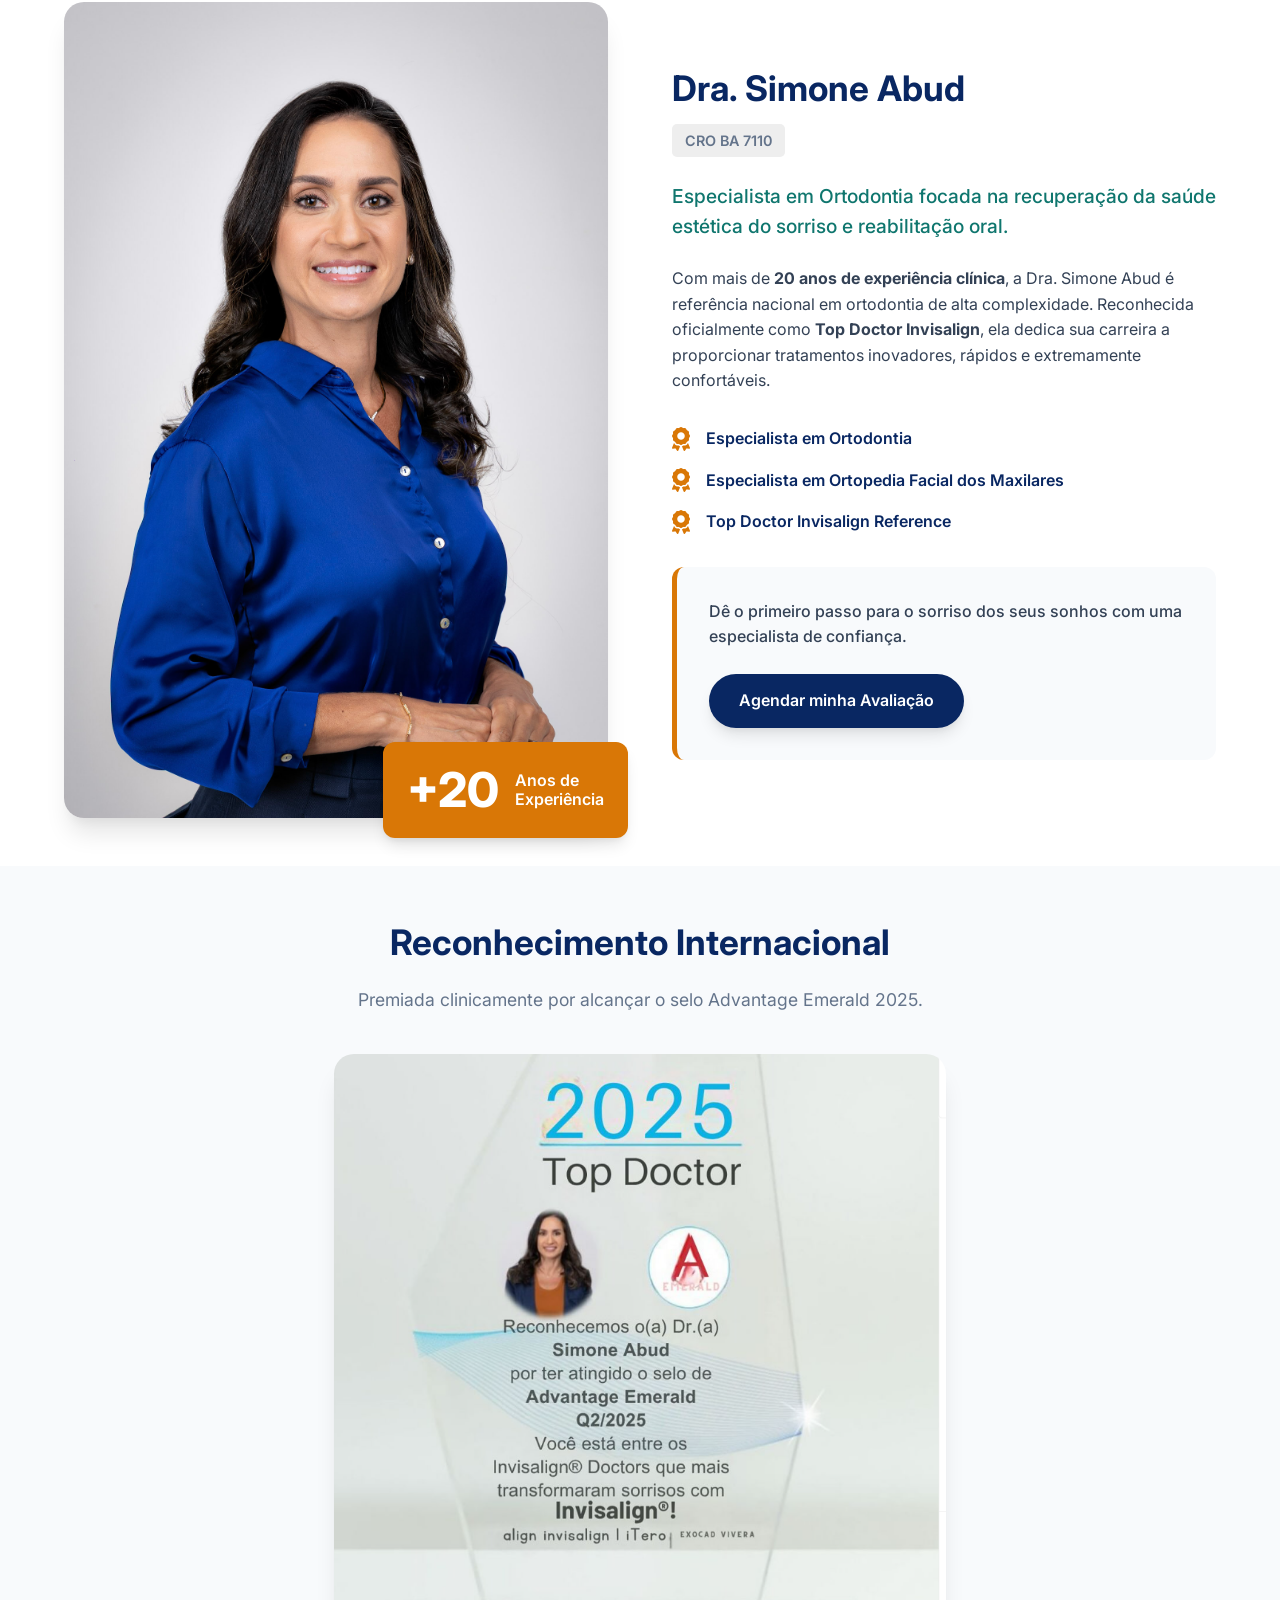
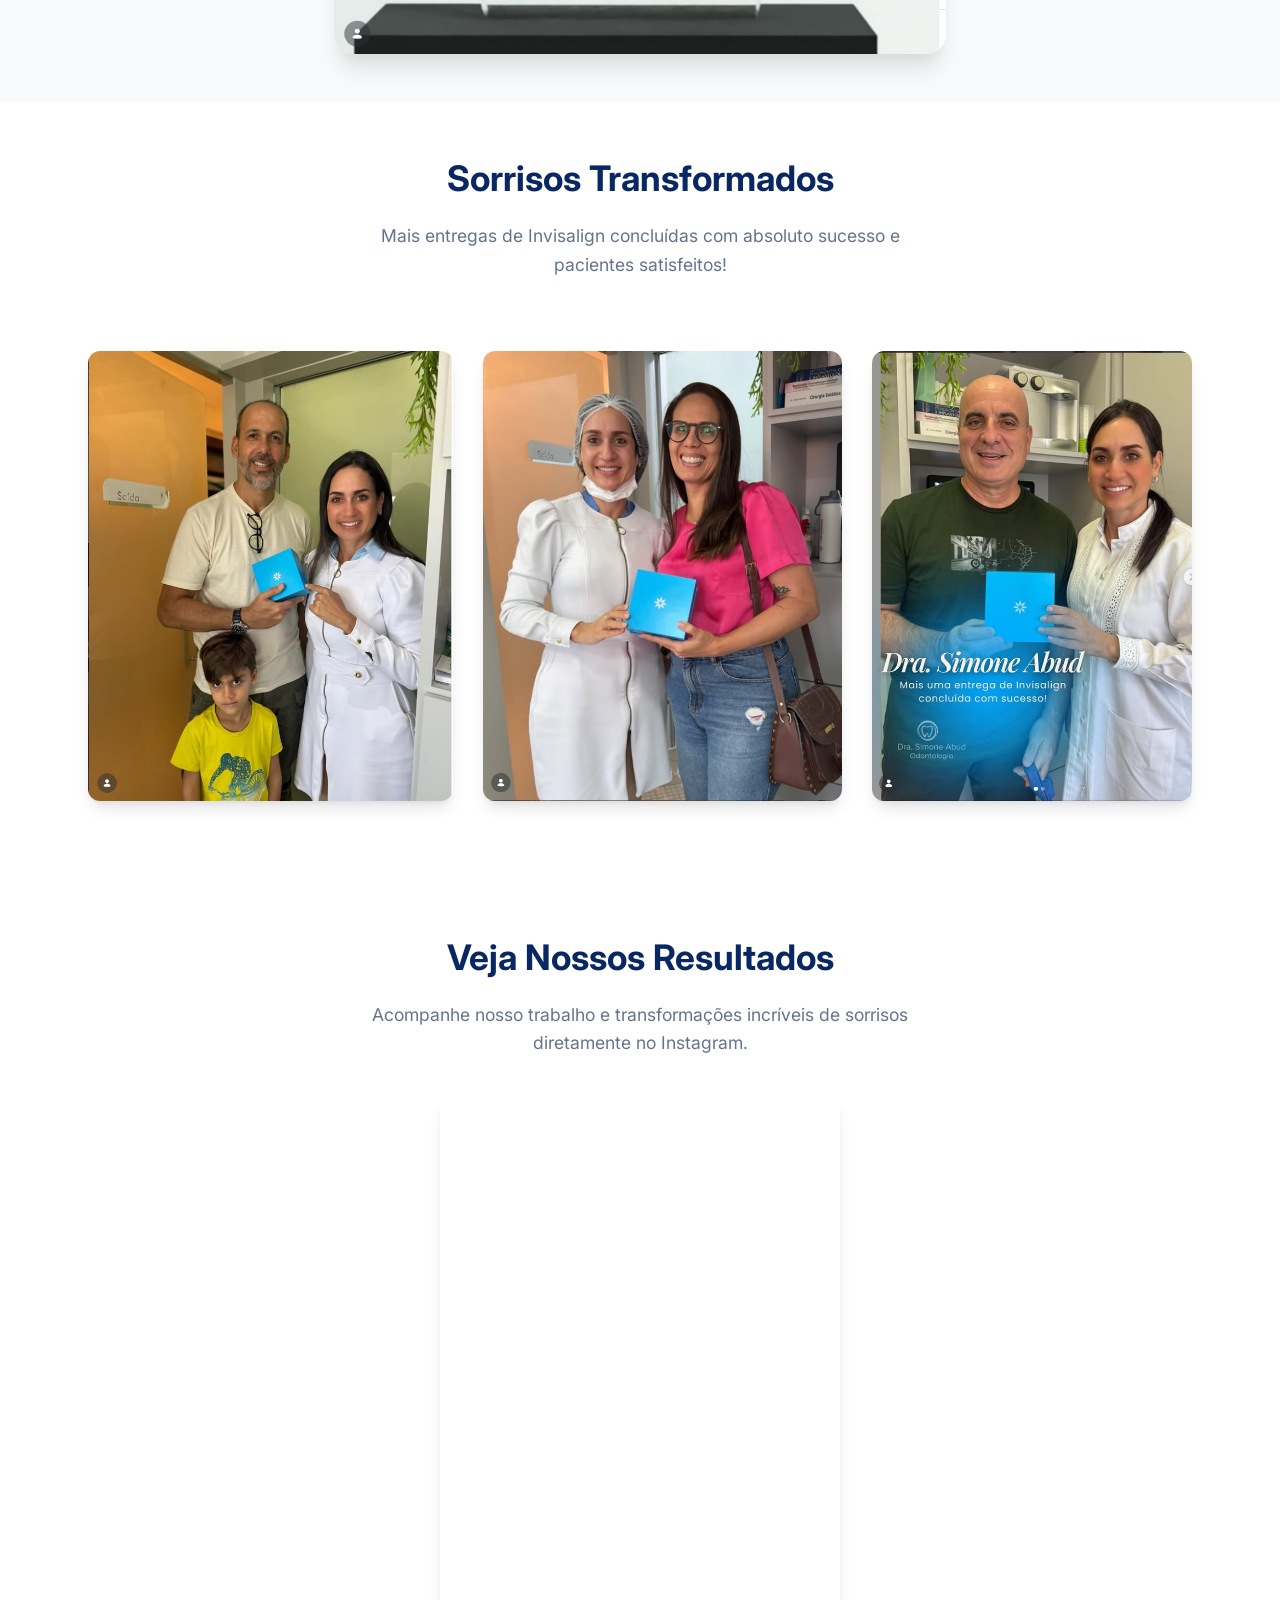
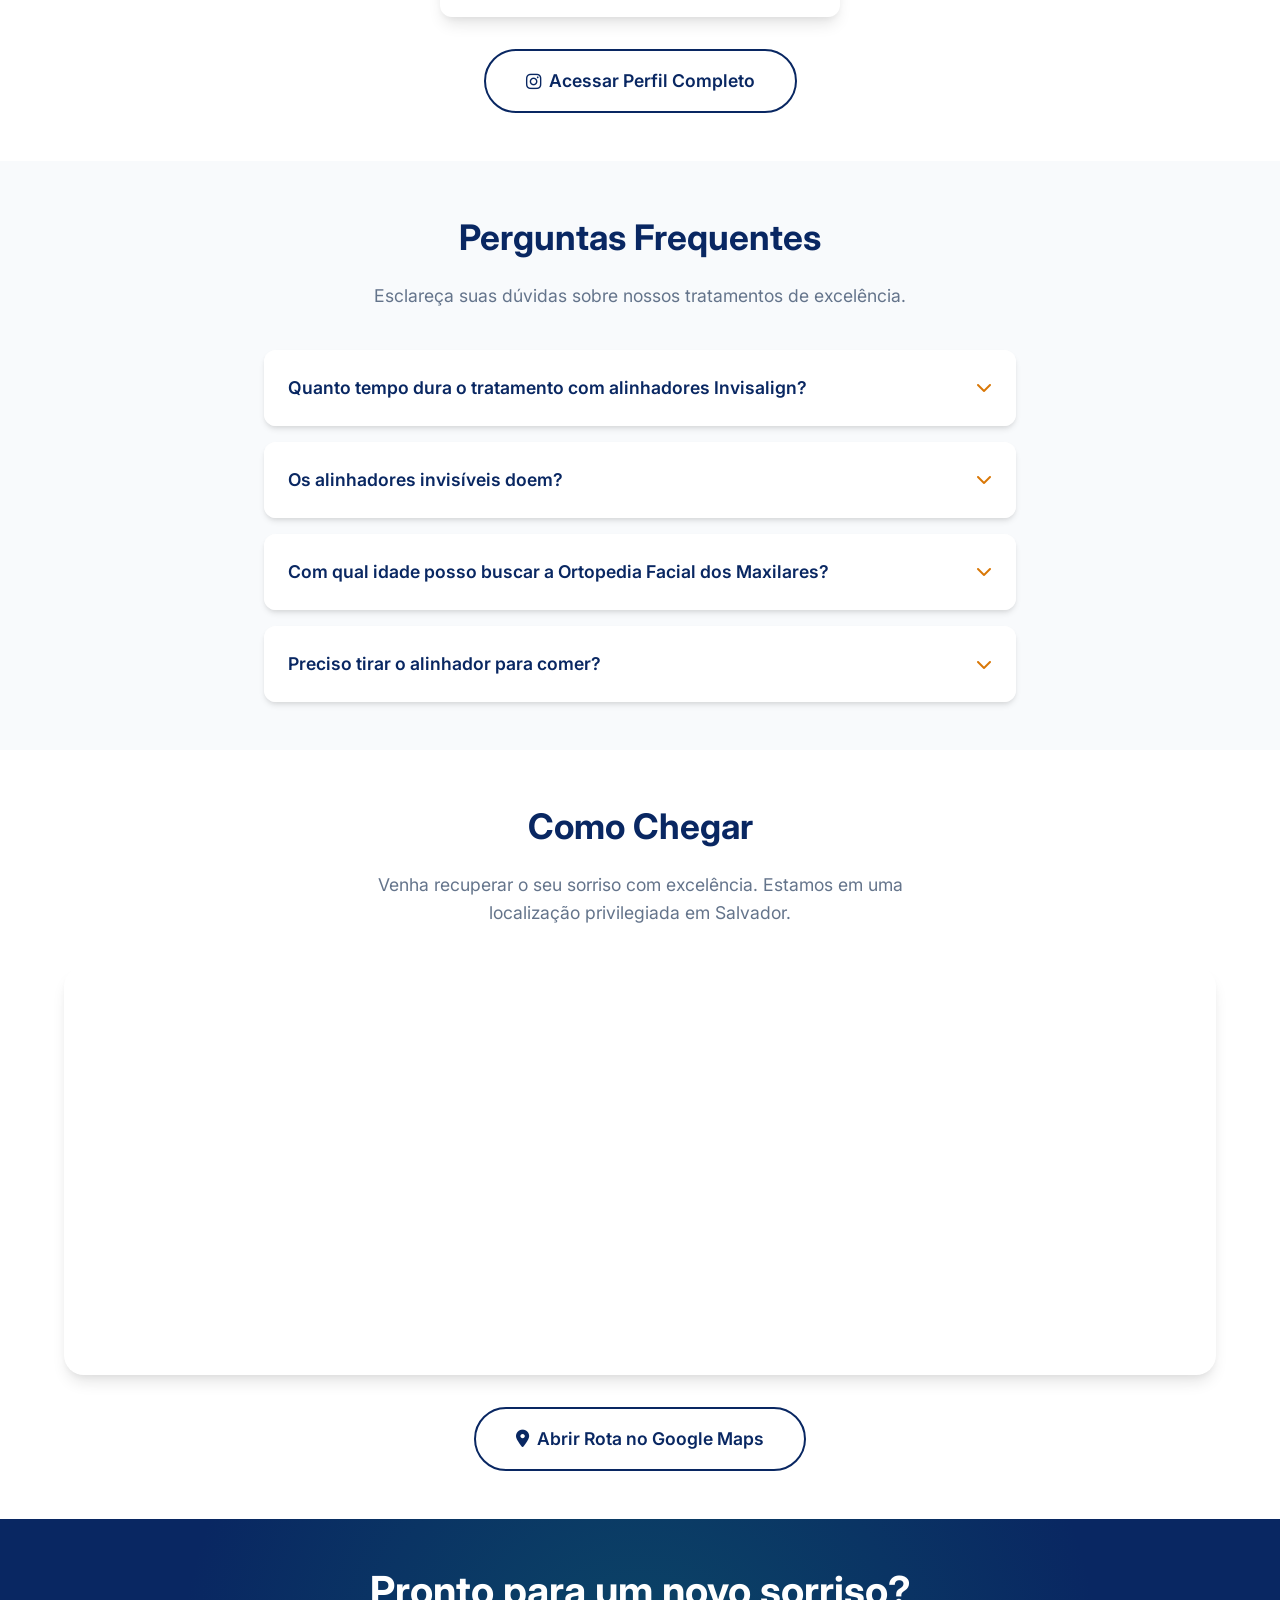
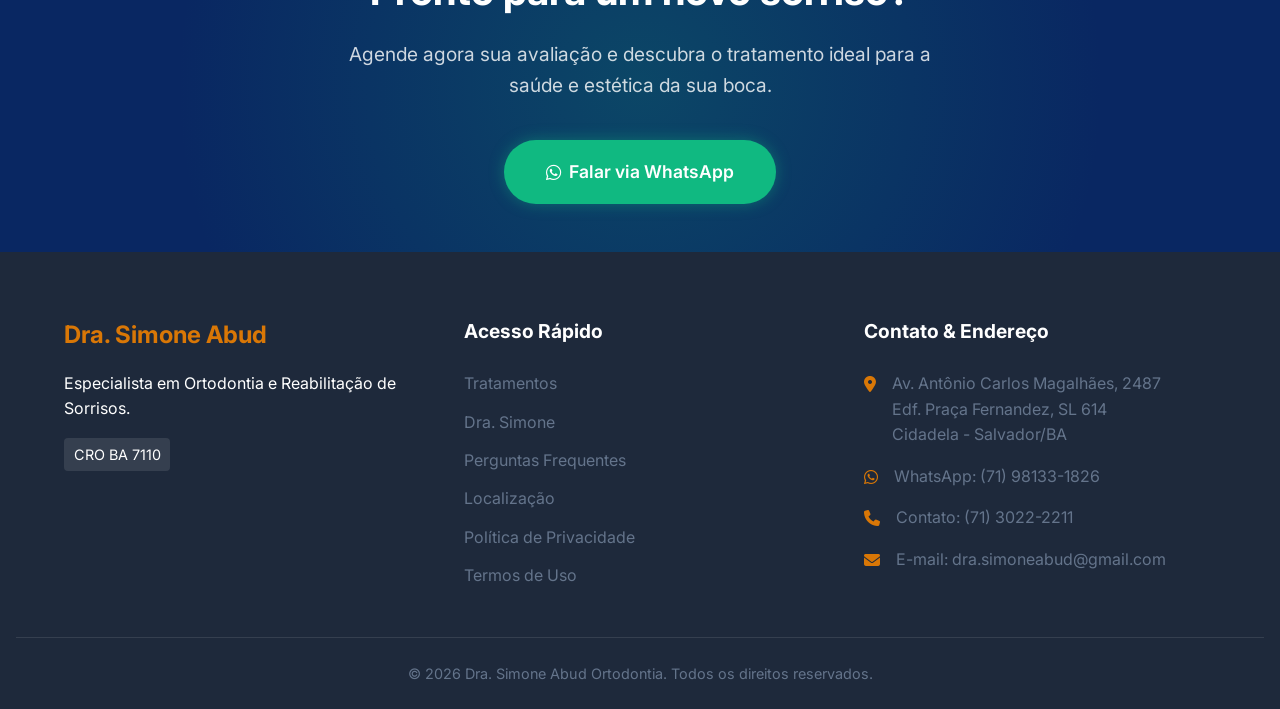
==== commit 2ca5cf64: "Correções visuais mobile e LGPD" ====
--- a/index.html
+++ b/index.html
@@ -9,6 +9,7 @@
     
     <!-- Favicon -->
     <link rel="icon" type="image/png" href="img/favicon.png">
+    <link rel="apple-touch-icon" href="img/favicon.png">
     
     <!-- Google Fonts -->
     <link rel="preconnect" href="https://fonts.googleapis.com">
@@ -287,10 +288,10 @@
             <div class="footer-contact">
                 <h4>Contato & Endereço</h4>
                 <ul class="contact-list">
-                    <li><i class="fas fa-map-marker-alt"></i> Av. Antônio Carlos Magalhães, 2487<br>Edf. Praça Fernandez, SL 614<br>Cidadela - Salvador/BA</li>
-                    <li><a href="https://wa.me/5571981331826" target="_blank" style="color:var(--clr-text-light)"><i class="fab fa-whatsapp"></i> WhatsApp: (71) 98133-1826</a></li>
-                    <li><i class="fas fa-phone"></i> Contato: (71) 3022-2211</li>
-                    <li><i class="fas fa-envelope"></i> E-mail: dra.simoneabud@gmail.com</li>
+                    <li><i class="fas fa-map-marker-alt"></i> <span>Av. Antônio Carlos Magalhães, 2487<br>Edf. Praça Fernandez, SL 614<br>Cidadela - Salvador/BA</span></li>
+                    <li><i class="fab fa-whatsapp"></i> <a href="https://wa.me/5571981331826" target="_blank" style="color:var(--clr-text-light)">WhatsApp: (71) 98133-1826</a></li>
+                    <li><i class="fas fa-phone"></i> <span>Contato: (71) 3022-2211</span></li>
+                    <li><i class="fas fa-envelope"></i> <span>E-mail: dra.simoneabud@gmail.com</span></li>
                 </ul>
             </div>
         </div>
--- a/css/style.css
+++ b/css/style.css
@@ -561,6 +561,7 @@
     font-size: 2.5rem;
     margin-top: 0;
     margin-bottom: 1.5rem;
+    line-height: 1.2;
 }
 
 .cta-final p {
@@ -763,6 +764,7 @@
     padding: 1.5rem;
     z-index: 9999;
     box-shadow: 0 -5px 15px rgba(0, 0, 0, 0.2);
+    padding-bottom: max(1.5rem, env(safe-area-inset-bottom));
     display: none;
     opacity: 0;
     transform: translateY(100%);
@@ -870,6 +872,16 @@
     
     .hero h2 {
         font-size: 2rem;
+    }
+    
+    .hero {
+        padding: 7rem 0 3rem;
+        min-height: auto;
+    }
+
+    .cta-final h2 {
+        font-size: 2rem;
+        line-height: 1.2;
     }
     
     .nav {
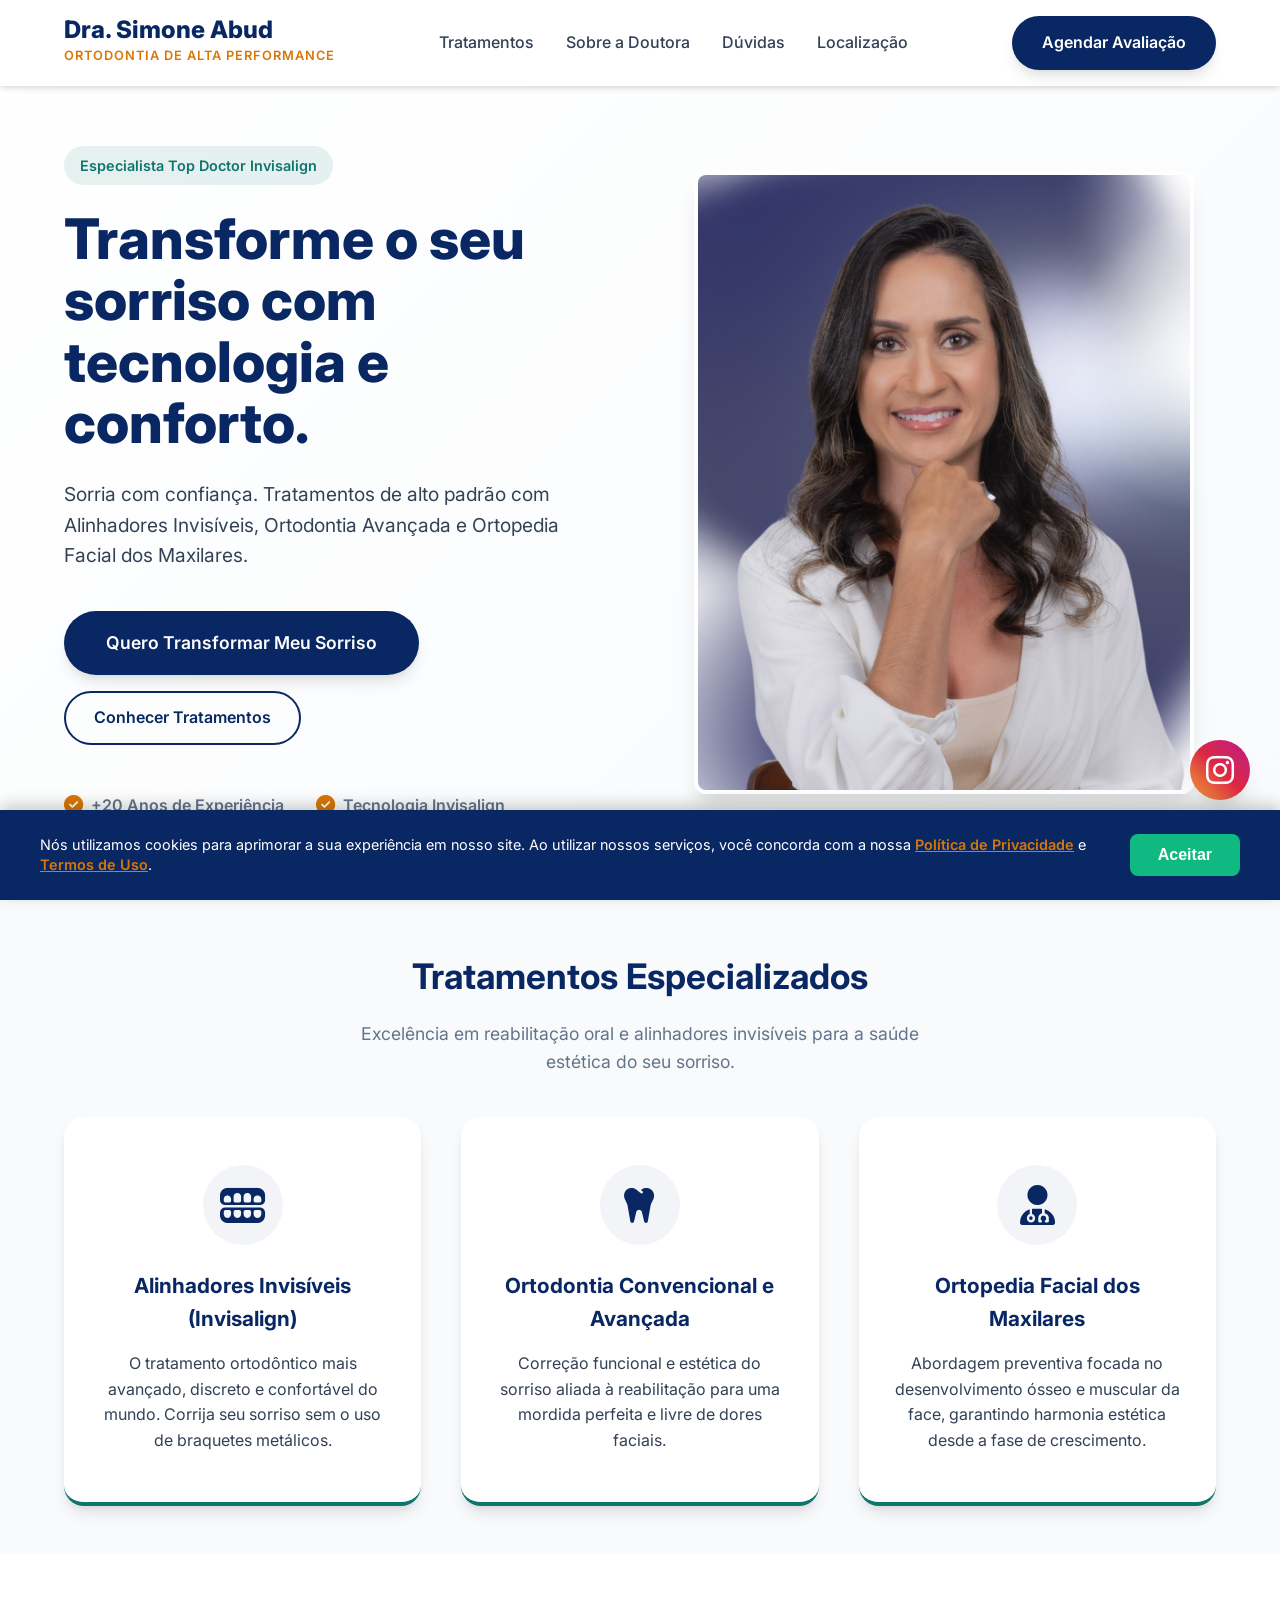
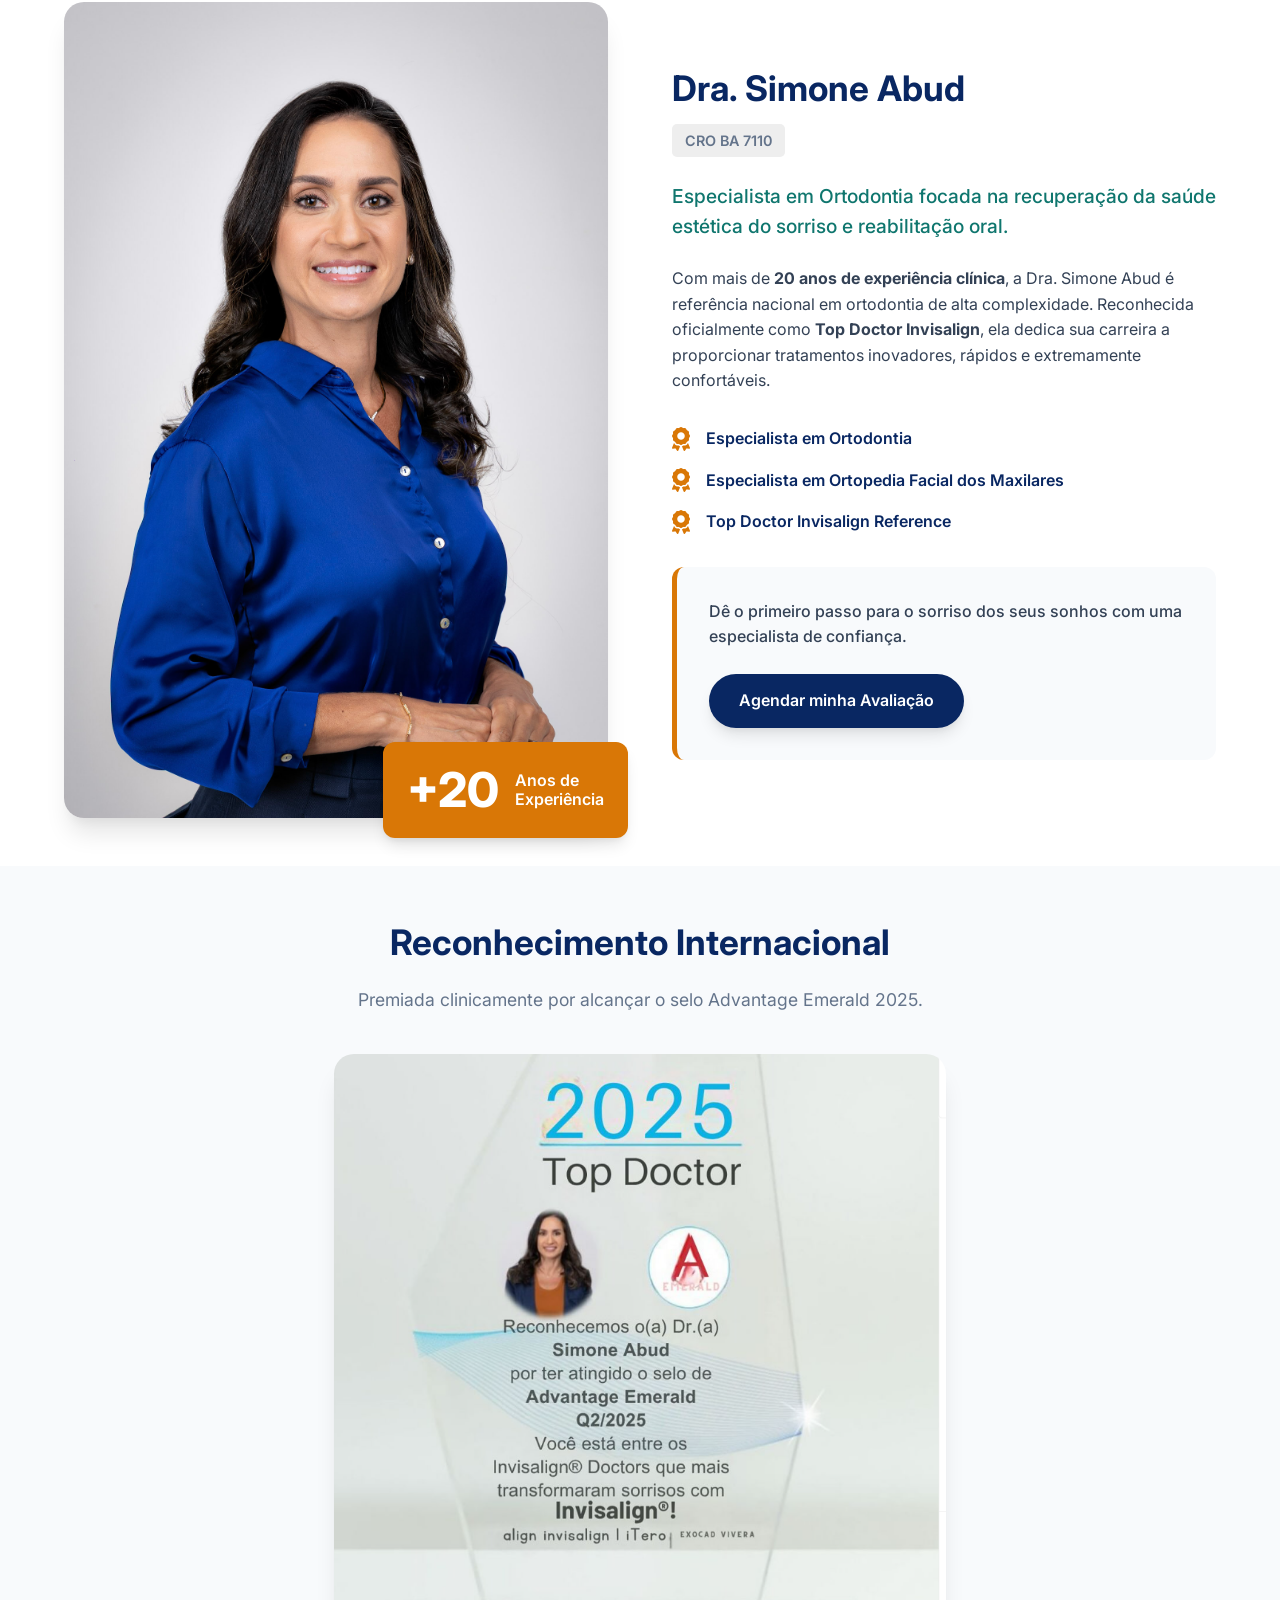
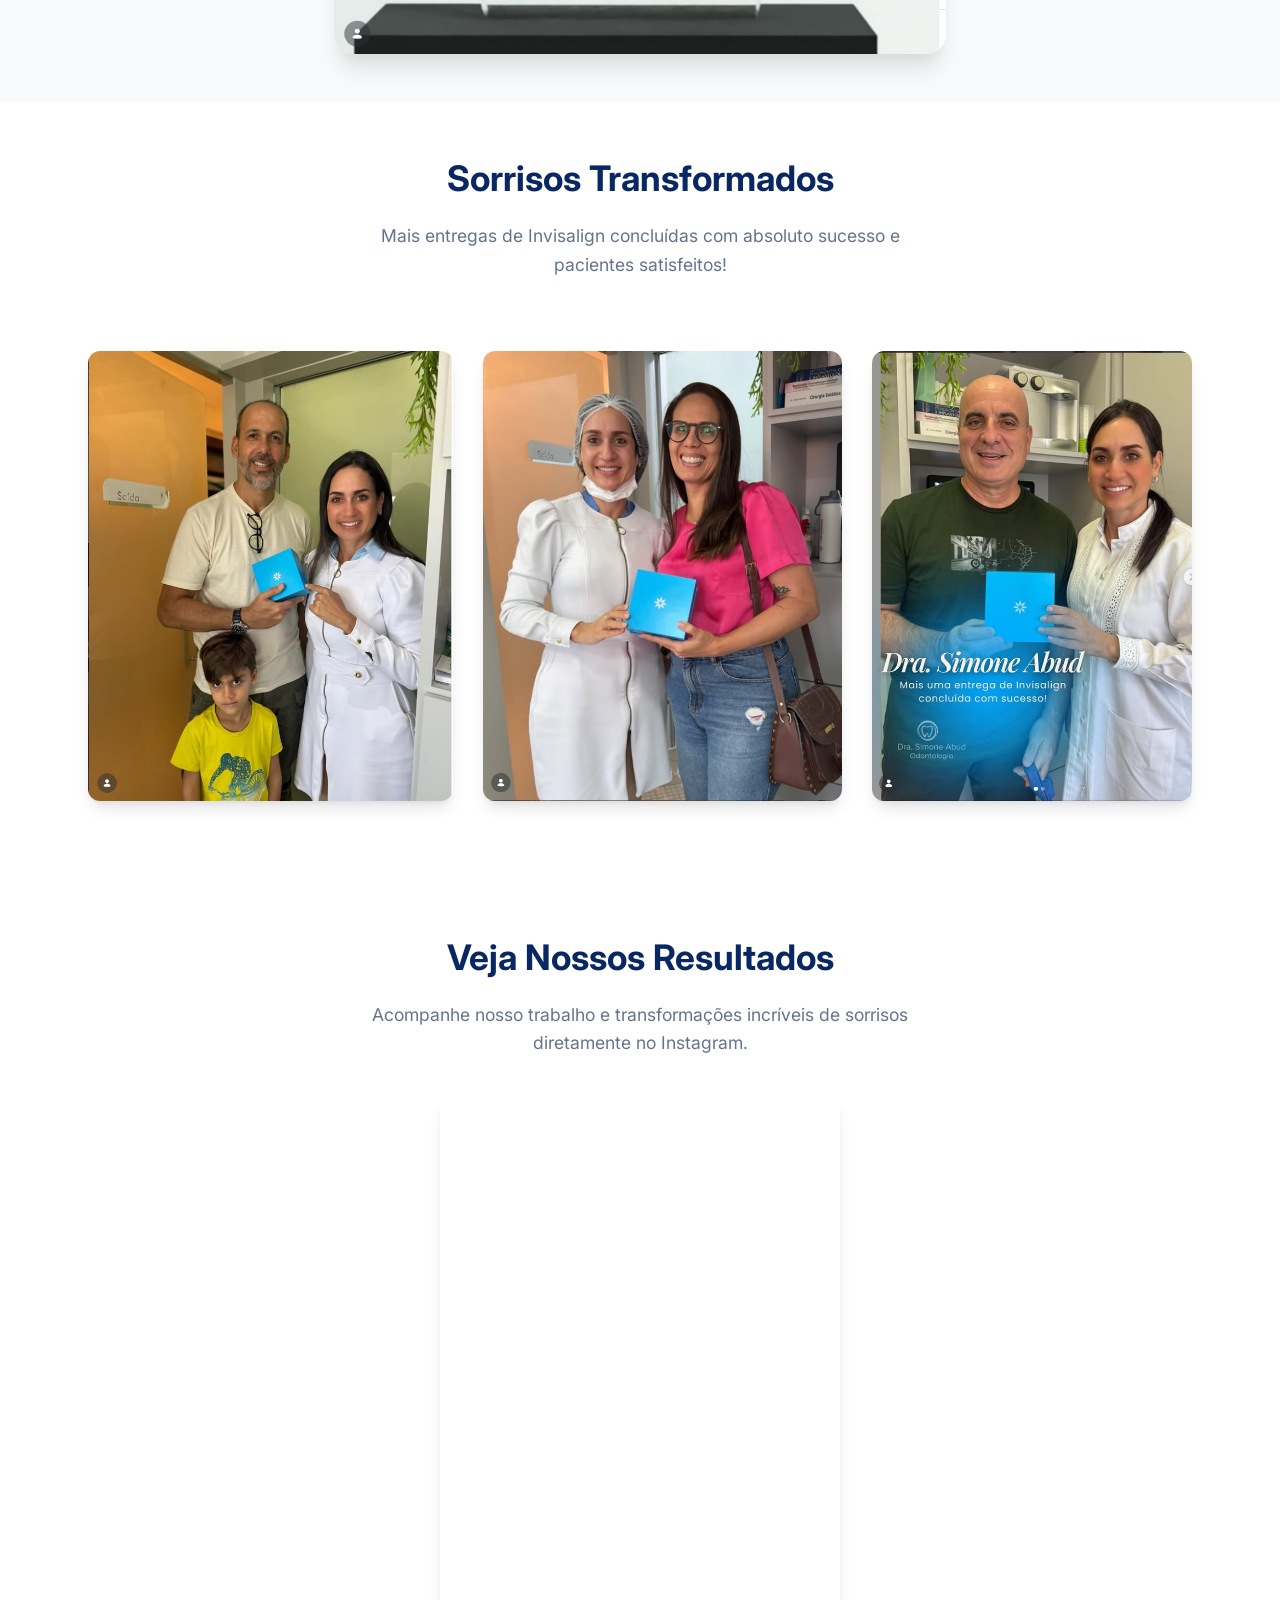
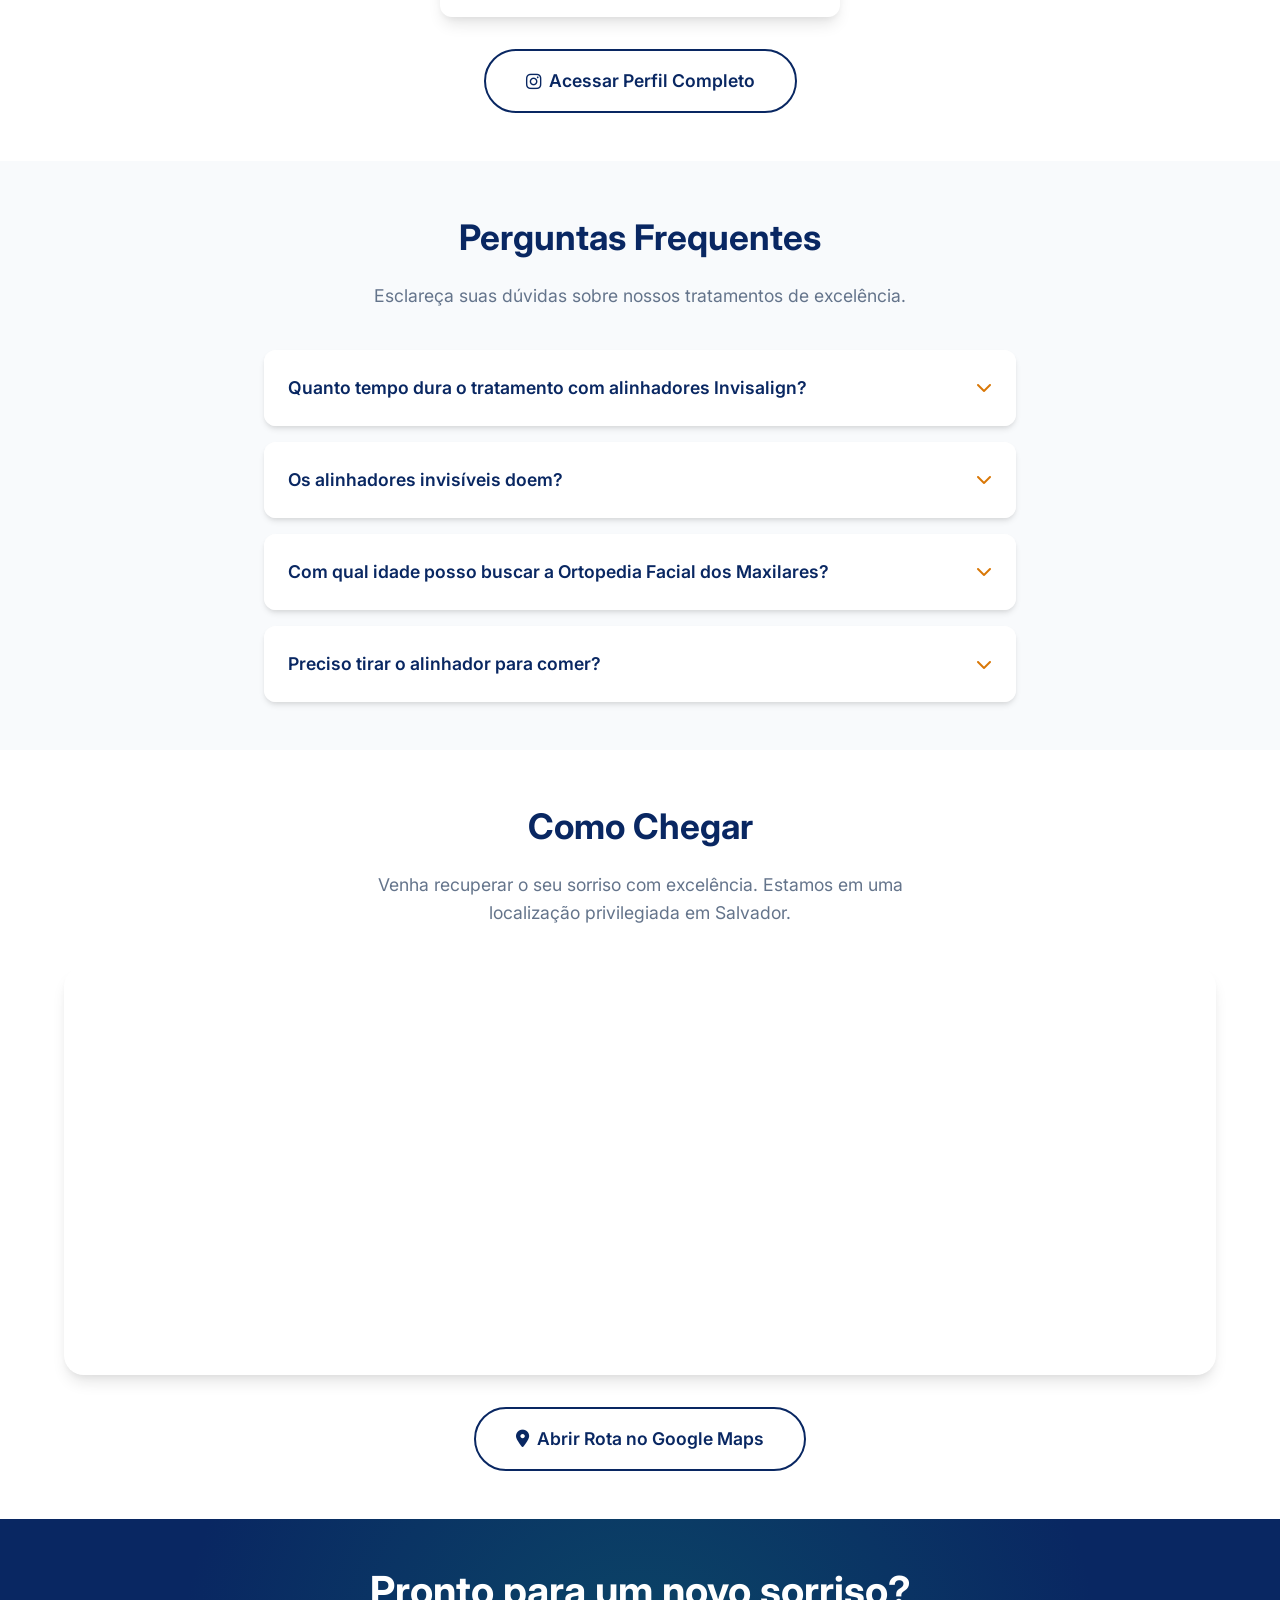
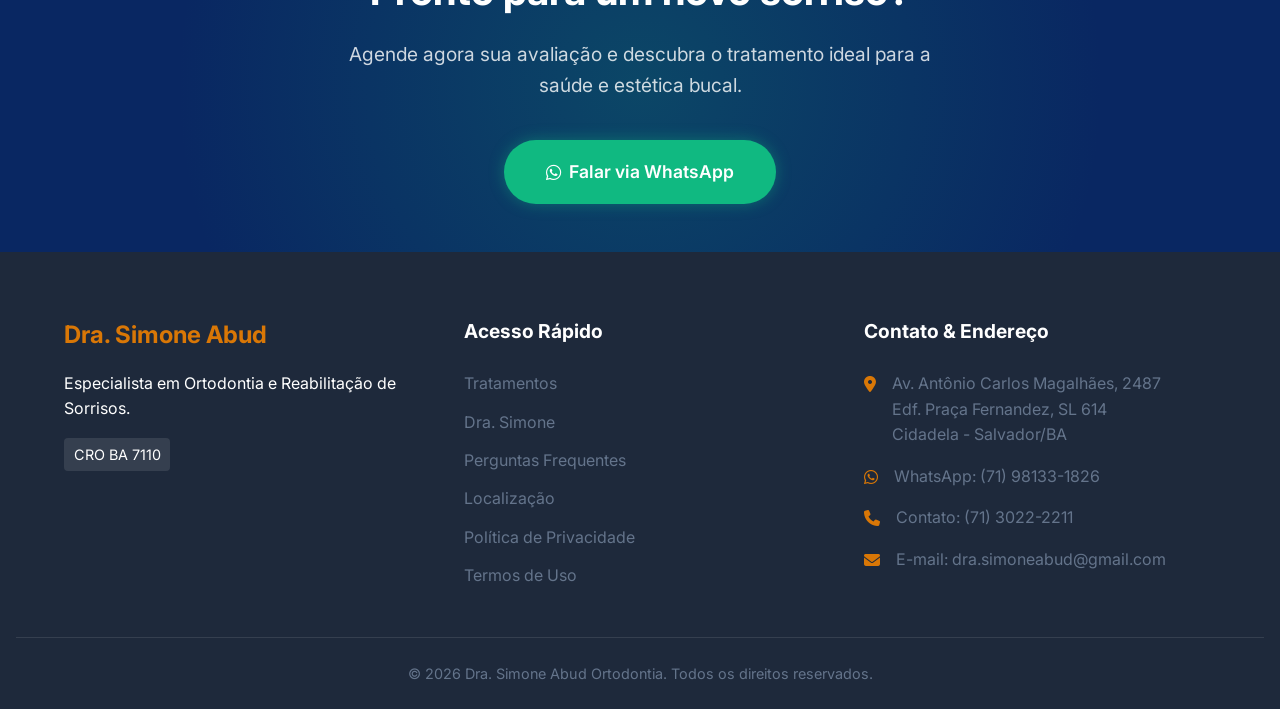
==== commit f0760aec: "Corrige texto CTA e otimiza imagens com lazy loading" ====
--- a/index.html
+++ b/index.html
@@ -153,11 +153,11 @@
             </div>
             
             <div class="mobile-marquee-wrapper" style="overflow: hidden; width: 100%;">
-                <div class="pacientes-grid">
-                    <img src="img/paciente-1.png" alt="Paciente Dra. Simone Abud Satisfeito">
-                    <img src="img/paciente-2.png" alt="Nova entrega Invisalign Dra Simone">
-                    <img src="img/paciente-3.png" alt="Tratamento Invisalign Dra Simone">
-                    <!-- Duplicatas para rolagem mobile -->
+                <div class="pacientes-grid reveal fade-up">
+            <img src="img/paciente-1.png" alt="Resultado de Tratamento Ortodôntico 1" loading="lazy">
+            <img src="img/paciente-2.png" alt="Resultado de Tratamento Ortodôntico 2" loading="lazy">
+            <img src="img/paciente-3.png" alt="Resultado de Tratamento Ortodôntico 3" loading="lazy">
+        </div>            <!-- Duplicatas para rolagem mobile -->
                     <img src="img/paciente-1.png" alt="Paciente Dra. Simone Abud Satisfeito" class="mobile-only">
                     <img src="img/paciente-2.png" alt="Nova entrega Invisalign Dra Simone" class="mobile-only">
                     <img src="img/paciente-3.png" alt="Tratamento Invisalign Dra Simone" class="mobile-only">
@@ -259,7 +259,7 @@
     <section id="agendar" class="cta-final">
         <div class="container reveal fade-up">
             <h2>Pronto para um novo sorriso?</h2>
-            <p>Agende agora sua avaliação e descubra o tratamento ideal para a saúde e estética da sua boca.</p>
+            <p>Agende agora sua avaliação e descubra o tratamento ideal para a saúde e estética bucal.</p>
             <a href="https://wa.me/5571981331826?text=Ol%C3%A1,%20gostaria%20de%20agendar%20uma%20consulta." target="_blank" class="btn btn-accent btn-large"><i class="fab fa-whatsapp"></i> Falar via WhatsApp</a>
         </div>
     </section>
